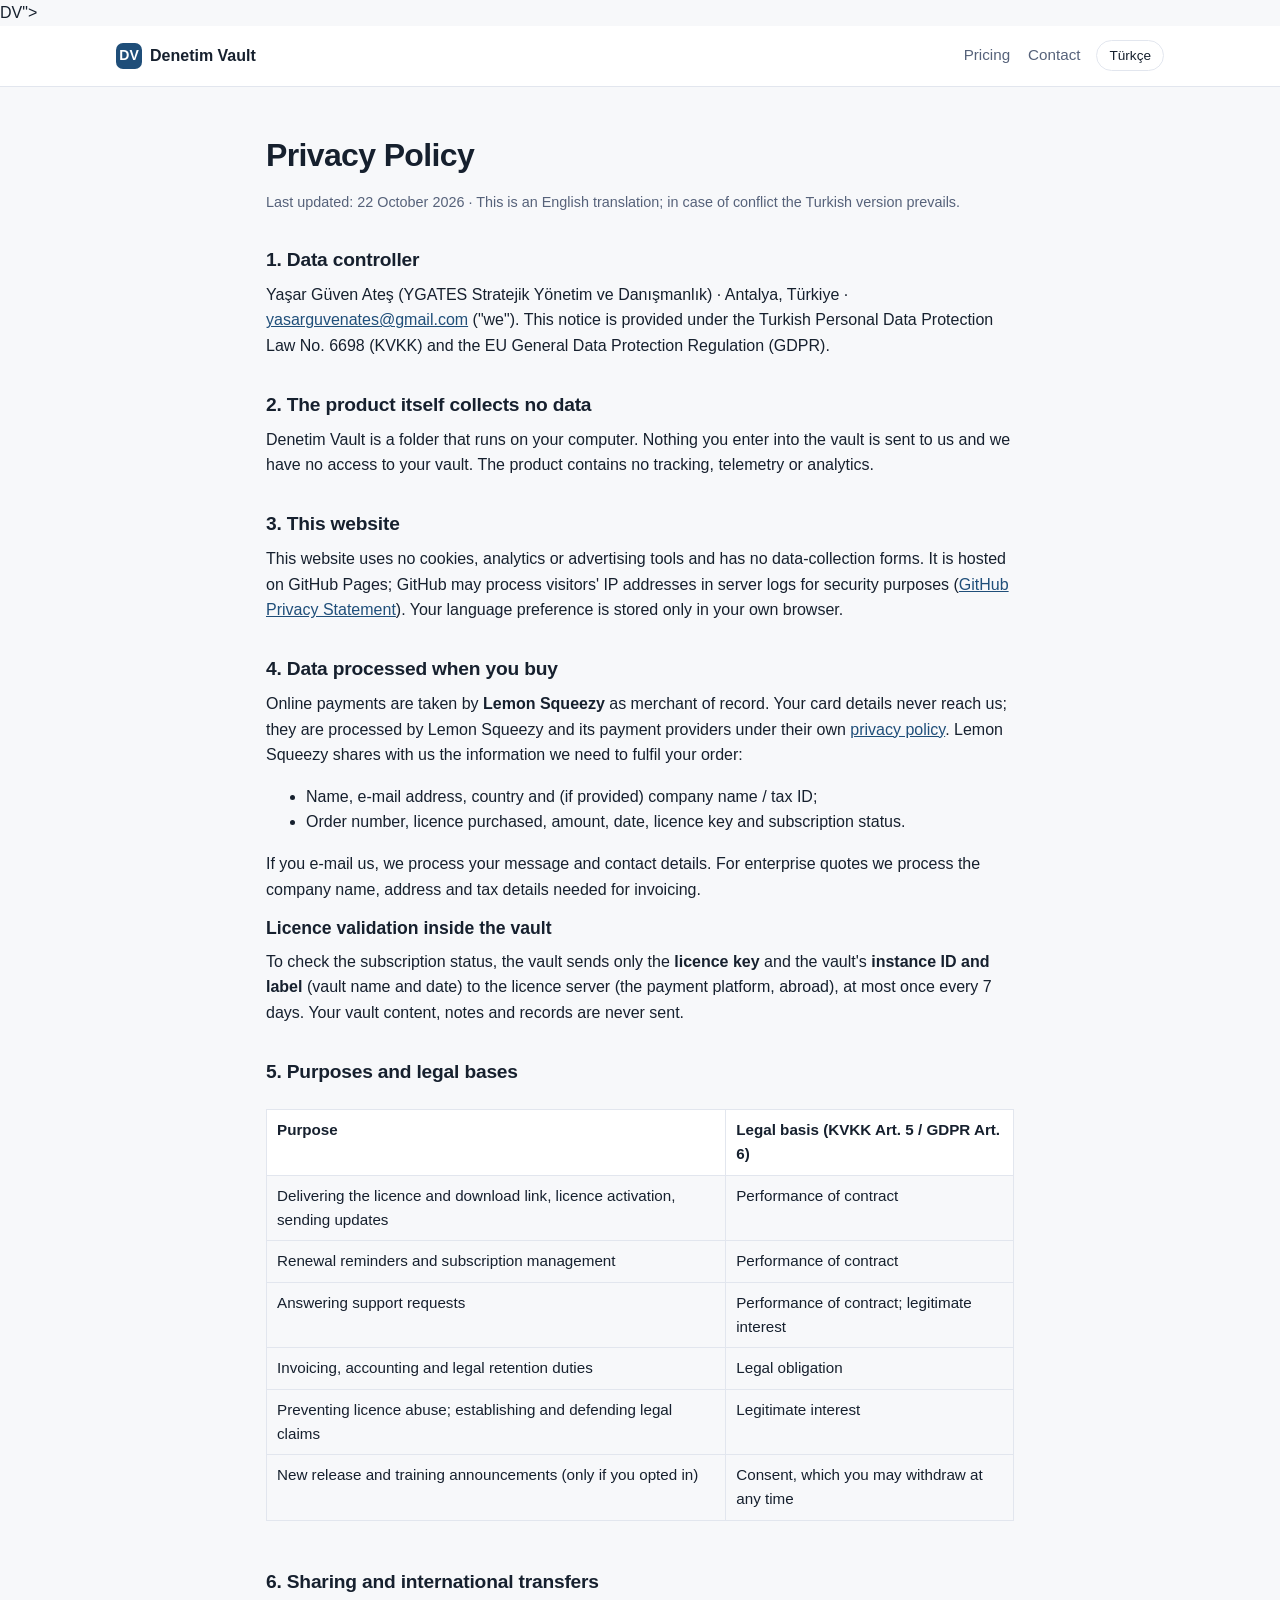
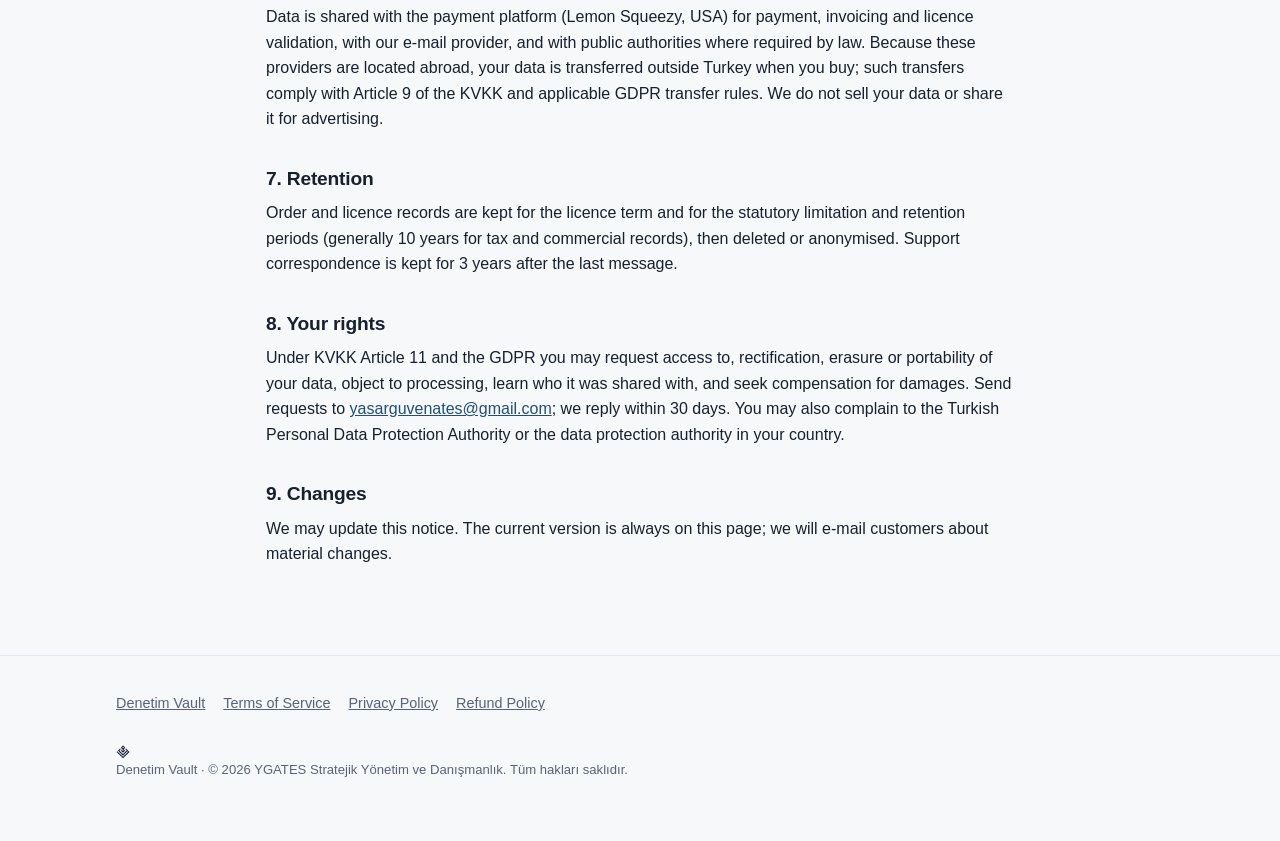
==== gizlilik.html @ 51b78463 "Lansman fiyatı kaldırıldı, lisans kilidi açıklaması, tek tıkla yeni denetim Co-Authored-By: Claude O" ====
<!doctype html>
<html lang="tr" data-lang="tr">
<head>
<meta charset="utf-8">
<meta name="viewport" content="width=device-width, initial-scale=1">
<title>Gizlilik ve KVKK — Denetim Vault</title>
<link rel="icon" href="favicon.svg" type="image/svg+xml">
<link rel="apple-touch-icon" href="ikon-180.png"><rect width='32' height='32' rx='8' fill='%231f4e79'/><text x='16' y='22' font-size='16' text-anchor='middle' fill='white' font-family='Arial' font-weight='bold'>DV</text></svg>">
<link rel="stylesheet" href="style.css">
<script src="site.js"></script>
</head>
<body data-yga-urun="Denetim Vault">
<header class="top">
  <div class="wrap">
    <a class="logo" href="index.html"><span class="logo-mark">DV</span> Denetim Vault</a>
    <nav class="links">
      <a href="index.html#fiyatlar"><span class="tr">Fiyatlar</span><span class="en">Pricing</span></a>
      <a href="index.html#iletisim"><span class="tr">İletişim</span><span class="en">Contact</span></a>
    </nav>
    <button class="lang-btn" type="button">English</button>
  </div>
</header>

<main class="doc">

<div class="tr">
<h1>Gizlilik Politikası ve KVKK Aydınlatma Metni</h1>
<p class="meta">Son güncelleme: 22.10.2026</p>

<h2>1. Veri sorumlusu</h2>
<p>Yaşar Güven Ateş (YGATES Stratejik Yönetim ve Danışmanlık) · Antalya, Türkiye · <a href="mailto:yasarguvenates@gmail.com">yasarguvenates@gmail.com</a> ("biz"). Bu metin, 6698 sayılı Kişisel Verilerin Korunması Kanunu (KVKK) m.10 ve AB Genel Veri Koruma Tüzüğü (GDPR) kapsamında bilgilendirme amacıyla hazırlanmıştır.</p>

<h2>2. Ürünün kendisi veri toplamaz</h2>
<p>Denetim Vault bilgisayarınızda çalışan bir klasördür. Vault'a girdiğiniz hiçbir veri bize gönderilmez; vault'unuza erişimimiz yoktur. Üründe izleme, telemetri veya analitik bulunmaz.</p>

<h2>3. Bu web sitesi</h2>
<p>Bu site çerez, analitik veya reklam aracı kullanmaz ve form ile veri toplamaz. Site GitHub Pages üzerinde barındırılır; GitHub, güvenlik amacıyla ziyaretçilerin IP adresini sunucu kayıtlarında işleyebilir (<a href="https://docs.github.com/en/site-policy/privacy-policies/github-general-privacy-statement" rel="noopener">GitHub Gizlilik Bildirimi</a>). Dil tercihiniz yalnızca kendi tarayıcınızda saklanır.</p>

<h2>4. Satın alma sırasında işlenen veriler</h2>
<p>Online ödemeler, satıcı-of-record sıfatıyla <strong>Lemon Squeezy</strong> tarafından alınır. Kart bilgileriniz bize ulaşmaz; ödeme platformu ve ödeme kuruluşları tarafından kendi <a href="https://www.lemonsqueezy.com/privacy" rel="noopener">gizlilik politikasına</a> göre işlenir. Lemon Squeezy bize siparişi teslim etmemiz için gereken bilgileri iletir:</p>
<ul>
<li>Ad soyad, e-posta adresi, ülke ve (varsa) şirket adı / vergi numarası,</li>
<li>Sipariş numarası, satın alınan lisans, tutar, tarih, lisans anahtarı ve abonelik durumu.</li>
</ul>
<p>Bize e-posta ile yazarsanız, yazışmanın içeriği ve iletişim bilgileriniz de işlenir. Kurumsal teklif sürecinde fatura için gereken unvan, adres ve vergi bilgileri işlenir.</p>

<h3>Vault içindeki lisans doğrulaması</h3>
<p>Vault, abonelik ve lisans durumunu doğrularken lisans sunucusuna (ödeme platformu, yurt dışı) yalnızca <strong>lisans anahtarını</strong> ve vault'a ait <strong>örnek (instance) kimliğini ve etiketini</strong> (vault adı ve tarih) gönderir. Doğrulama en fazla 7 günde bir yapılır. Vault içeriğiniz, notlarınız ve kayıtlarınız hiçbir yere gönderilmez.</p>

<h2>5. İşleme amaçları ve hukuki sebepler</h2>
<div class="table-scroll"><table>
<tr><th>Amaç</th><th>Hukuki sebep (KVKK m.5 / GDPR m.6)</th></tr>
<tr><td>Lisansın ve indirme bağlantısının teslimi, lisans ve abonelik doğrulaması, güncellemelerin iletilmesi</td><td>Sözleşmenin kurulması ve ifası</td></tr>
<tr><td>Yenileme hatırlatması ve abonelik yönetimi</td><td>Sözleşmenin ifası</td></tr>
<tr><td>Destek taleplerinin yanıtlanması</td><td>Sözleşmenin ifası; meşru menfaat</td></tr>
<tr><td>Fatura, muhasebe ve yasal saklama yükümlülükleri</td><td>Hukuki yükümlülük</td></tr>
<tr><td>Lisans ihlallerinin önlenmesi, hukuki taleplerin kurulması ve savunulması</td><td>Meşru menfaat; bir hakkın tesisi ve korunması</td></tr>
<tr><td>Yeni sürüm ve eğitim duyuruları (yalnızca onay verdiyseniz)</td><td>Açık rıza; dilediğiniz an geri alabilirsiniz</td></tr>
</table></div>

<h2>6. Aktarım</h2>
<p>Veriler; ödeme, faturalama ve lisans doğrulaması için ödeme platformu (Lemon Squeezy, ABD) ile, e-posta hizmeti sağlayıcımızla ve yasal zorunluluk halinde yetkili kamu kurumlarıyla paylaşılır. Ödeme platformu ve e-posta hizmeti yurt dışında bulunduğundan, satın alma sırasında verileriniz yurt dışına aktarılır; bu aktarım KVKK m.9'daki şartlara uygun olarak yapılır. Verilerinizi satmayız ve reklam amacıyla paylaşmayız.</p>

<h2>7. Saklama süresi</h2>
<p>Sipariş ve lisans kayıtları lisans süresi boyunca ve ilgili mevzuattaki zamanaşımı ve saklama süreleri boyunca (vergi ve ticari kayıtlar için genellikle 10 yıl) saklanır; süre sonunda silinir veya anonim hale getirilir. Destek yazışmaları son yazışmadan itibaren 3 yıl saklanır.</p>

<h2>8. Haklarınız</h2>
<p>KVKK m.11 ve GDPR kapsamında; verilerinizin işlenip işlenmediğini öğrenme, bilgi talep etme, düzeltme, silme, işlemeye itiraz etme, aktarıldığı tarafları öğrenme, veri taşınabilirliği ve zararın giderilmesini talep etme haklarına sahipsiniz. Taleplerinizi <a href="mailto:yasarguvenates@gmail.com">yasarguvenates@gmail.com</a> adresine iletebilirsiniz; en geç 30 gün içinde yanıtlanır. Kişisel Verileri Koruma Kurulu'na veya bulunduğunuz ülkenin veri koruma otoritesine şikâyet hakkınız saklıdır.</p>

<h2>9. Değişiklikler</h2>
<p>Bu metin güncellenebilir. Güncel sürüm her zaman bu sayfadadır; önemli değişiklikleri müşterilerimize e-posta ile bildiririz.</p>
</div>

<div class="en">
<h1>Privacy Policy</h1>
<p class="meta">Last updated: 22 October 2026 · This is an English translation; in case of conflict the Turkish version prevails.</p>

<h2>1. Data controller</h2>
<p>Yaşar Güven Ateş (YGATES Stratejik Yönetim ve Danışmanlık) · Antalya, Türkiye · <a href="mailto:yasarguvenates@gmail.com">yasarguvenates@gmail.com</a> ("we"). This notice is provided under the Turkish Personal Data Protection Law No. 6698 (KVKK) and the EU General Data Protection Regulation (GDPR).</p>

<h2>2. The product itself collects no data</h2>
<p>Denetim Vault is a folder that runs on your computer. Nothing you enter into the vault is sent to us and we have no access to your vault. The product contains no tracking, telemetry or analytics.</p>

<h2>3. This website</h2>
<p>This website uses no cookies, analytics or advertising tools and has no data-collection forms. It is hosted on GitHub Pages; GitHub may process visitors' IP addresses in server logs for security purposes (<a href="https://docs.github.com/en/site-policy/privacy-policies/github-general-privacy-statement" rel="noopener">GitHub Privacy Statement</a>). Your language preference is stored only in your own browser.</p>

<h2>4. Data processed when you buy</h2>
<p>Online payments are taken by <strong>Lemon Squeezy</strong> as merchant of record. Your card details never reach us; they are processed by Lemon Squeezy and its payment providers under their own <a href="https://www.lemonsqueezy.com/privacy" rel="noopener">privacy policy</a>. Lemon Squeezy shares with us the information we need to fulfil your order:</p>
<ul>
<li>Name, e-mail address, country and (if provided) company name / tax ID;</li>
<li>Order number, licence purchased, amount, date, licence key and subscription status.</li>
</ul>
<p>If you e-mail us, we process your message and contact details. For enterprise quotes we process the company name, address and tax details needed for invoicing.</p>

<h3>Licence validation inside the vault</h3>
<p>To check the subscription status, the vault sends only the <strong>licence key</strong> and the vault's <strong>instance ID and label</strong> (vault name and date) to the licence server (the payment platform, abroad), at most once every 7 days. Your vault content, notes and records are never sent.</p>

<h2>5. Purposes and legal bases</h2>
<div class="table-scroll"><table>
<tr><th>Purpose</th><th>Legal basis (KVKK Art. 5 / GDPR Art. 6)</th></tr>
<tr><td>Delivering the licence and download link, licence activation, sending updates</td><td>Performance of contract</td></tr>
<tr><td>Renewal reminders and subscription management</td><td>Performance of contract</td></tr>
<tr><td>Answering support requests</td><td>Performance of contract; legitimate interest</td></tr>
<tr><td>Invoicing, accounting and legal retention duties</td><td>Legal obligation</td></tr>
<tr><td>Preventing licence abuse; establishing and defending legal claims</td><td>Legitimate interest</td></tr>
<tr><td>New release and training announcements (only if you opted in)</td><td>Consent, which you may withdraw at any time</td></tr>
</table></div>

<h2>6. Sharing and international transfers</h2>
<p>Data is shared with the payment platform (Lemon Squeezy, USA) for payment, invoicing and licence validation, with our e-mail provider, and with public authorities where required by law. Because these providers are located abroad, your data is transferred outside Turkey when you buy; such transfers comply with Article 9 of the KVKK and applicable GDPR transfer rules. We do not sell your data or share it for advertising.</p>

<h2>7. Retention</h2>
<p>Order and licence records are kept for the licence term and for the statutory limitation and retention periods (generally 10 years for tax and commercial records), then deleted or anonymised. Support correspondence is kept for 3 years after the last message.</p>

<h2>8. Your rights</h2>
<p>Under KVKK Article 11 and the GDPR you may request access to, rectification, erasure or portability of your data, object to processing, learn who it was shared with, and seek compensation for damages. Send requests to <a href="mailto:yasarguvenates@gmail.com">yasarguvenates@gmail.com</a>; we reply within 30 days. You may also complain to the Turkish Personal Data Protection Authority or the data protection authority in your country.</p>

<h2>9. Changes</h2>
<p>We may update this notice. The current version is always on this page; we will e-mail customers about material changes.</p>
</div>

</main>

<footer>
  <div class="wrap">
    <ul style="display:flex;flex-wrap:wrap;gap:18px">
      <li><a href="index.html">Denetim Vault</a></li>
      <li><a href="kosullar.html"><span class="tr">Kullanım Koşulları</span><span class="en">Terms of Service</span></a></li>
      <li><a href="gizlilik.html"><span class="tr">Gizlilik ve KVKK</span><span class="en">Privacy Policy</span></a></li>
      <li><a href="iade.html"><span class="tr">İade Politikası</span><span class="en">Refund Policy</span></a></li>
    </ul>
    <p class="disclaimer"><img src="favicon.svg" alt="YGATES" width="14" height="14" style="vertical-align:-2px;margin-right:4px"><span data-yga-telif>© 2026 YGATES Stratejik Yönetim ve Danışmanlık. Tüm hakları saklıdır.</span></p>
  </div>
</footer>
<script src="marka.js" defer></script>
</body>
</html>
---- style.css ----
:root {
  --bg: #f7f8fa;
  --surface: #ffffff;
  --ink: #16202e;
  --muted: #56627a;
  --line: #e2e6ee;
  --brand: #1f4e79;
  --brand-ink: #ffffff;
  --accent: #0f8b7d;
  --accent-soft: #e3f4f1;
  --warn-soft: #fff5e0;
  --shadow: 0 1px 2px rgba(16, 24, 40, .06), 0 8px 24px rgba(16, 24, 40, .06);
  --radius: 14px;
  --max: 1080px;
}
@media (prefers-color-scheme: dark) {
  :root {
    --bg: #0e141c;
    --surface: #151d28;
    --ink: #e8edf4;
    --muted: #9aa7ba;
    --line: #253244;
    --brand: #5b9bd5;
    --brand-ink: #0b1118;
    --accent: #3cc2b0;
    --accent-soft: #12302d;
    --warn-soft: #2e2614;
    --shadow: 0 1px 2px rgba(0, 0, 0, .3), 0 8px 24px rgba(0, 0, 0, .25);
  }
}

* { box-sizing: border-box; }
html { scroll-behavior: smooth; }
body {
  margin: 0;
  background: var(--bg);
  color: var(--ink);
  font: 16px/1.6 -apple-system, BlinkMacSystemFont, "Segoe UI", Roboto, "Helvetica Neue", Arial, sans-serif;
  -webkit-font-smoothing: antialiased;
}
img { max-width: 100%; height: auto; display: block; }
a { color: var(--brand); }
h1, h2, h3 { line-height: 1.25; margin: 0 0 .5em; }
h1 { font-size: clamp(1.9rem, 4.5vw, 2.9rem); letter-spacing: -.02em; }
h2 { font-size: clamp(1.4rem, 3vw, 1.9rem); letter-spacing: -.01em; }
h3 { font-size: 1.1rem; }
p { margin: 0 0 1em; }

/* Dil: yalnız seçili dil görünür */
html[data-lang="tr"] .en, html[data-lang="en"] .tr { display: none !important; }

.wrap { max-width: var(--max); margin: 0 auto; padding: 0 16px; }

/* Üst çubuk */
header.top {
  position: sticky; top: 0; z-index: 10;
  background: color-mix(in srgb, var(--surface) 92%, transparent);
  backdrop-filter: saturate(1.4) blur(8px);
  border-bottom: 1px solid var(--line);
}
header.top .wrap { display: flex; align-items: center; gap: 16px; height: 60px; }
.logo { font-weight: 700; color: var(--ink); text-decoration: none; display: flex; align-items: center; gap: 8px; white-space: nowrap; }
.logo-mark { width: 26px; height: 26px; border-radius: 7px; background: var(--brand); color: var(--brand-ink); display: grid; place-items: center; font-size: 14px; }
nav.links { display: flex; gap: 18px; margin-left: auto; }
nav.links a { color: var(--muted); text-decoration: none; font-size: .95rem; }
nav.links a:hover { color: var(--ink); }
.lang-btn {
  border: 1px solid var(--line); background: var(--surface); color: var(--ink);
  border-radius: 999px; padding: 4px 12px; font: inherit; font-size: .85rem; cursor: pointer;
}
@media (max-width: 720px) { nav.links { display: none; } .lang-btn { margin-left: auto; } }

/* Bölümler */
section { padding: 64px 0; }
section.alt { background: var(--surface); border-block: 1px solid var(--line); }
.eyebrow { color: var(--accent); font-weight: 600; font-size: .85rem; text-transform: uppercase; letter-spacing: .06em; margin-bottom: .5em; }
.lead { font-size: 1.15rem; color: var(--muted); max-width: 680px; }

.hero { padding: 72px 0 48px; }
.hero-grid { display: grid; grid-template-columns: 1.05fr 1fr; gap: 40px; align-items: center; }
@media (max-width: 900px) { .hero-grid { grid-template-columns: 1fr; } }
.hero-shot { border-radius: var(--radius); overflow: hidden; box-shadow: var(--shadow); border: 1px solid var(--line); }
.badges { display: flex; flex-wrap: wrap; gap: 8px; margin: 18px 0 26px; }
.badge { background: var(--accent-soft); color: var(--accent); border-radius: 999px; padding: 4px 12px; font-size: .85rem; font-weight: 600; }

.btn {
  display: inline-block; text-decoration: none; font-weight: 600;
  padding: 12px 22px; border-radius: 10px; border: 1px solid transparent; cursor: pointer;
}
.btn-primary { background: var(--brand); color: var(--brand-ink); }
.btn-primary:hover { filter: brightness(1.08); }
.btn-ghost { border-color: var(--line); color: var(--ink); background: var(--surface); }
.cta-row { display: flex; flex-wrap: wrap; gap: 12px; }

.grid-3 { display: grid; grid-template-columns: repeat(3, 1fr); gap: 20px; }
.grid-2 { display: grid; grid-template-columns: repeat(2, 1fr); gap: 20px; }
@media (max-width: 900px) { .grid-3 { grid-template-columns: 1fr; } }
@media (max-width: 720px) { .grid-2 { grid-template-columns: 1fr; } }
.card { background: var(--surface); border: 1px solid var(--line); border-radius: var(--radius); padding: 22px; }
.card p:last-child { margin-bottom: 0; }
.card .muted, .muted { color: var(--muted); }

ul.check { list-style: none; padding: 0; margin: 0; display: grid; grid-template-columns: repeat(2, 1fr); gap: 10px 28px; }
@media (max-width: 720px) { ul.check { grid-template-columns: 1fr; } }
ul.check li { padding-left: 28px; position: relative; }
ul.check li::before { content: "✓"; position: absolute; left: 0; top: 0; color: var(--accent); font-weight: 700; }

.shots { display: grid; grid-template-columns: repeat(2, 1fr); gap: 20px; }
@media (max-width: 720px) { .shots { grid-template-columns: 1fr; } }
figure { margin: 0; }
figure img { border-radius: 10px; border: 1px solid var(--line); }
figcaption { color: var(--muted); font-size: .9rem; margin-top: 8px; }

ol.steps { counter-reset: s; list-style: none; padding: 0; margin: 0; display: grid; grid-template-columns: repeat(4, 1fr); gap: 16px; }
@media (max-width: 900px) { ol.steps { grid-template-columns: 1fr 1fr; } }
@media (max-width: 520px) { ol.steps { grid-template-columns: 1fr; } }
ol.steps li { counter-increment: s; background: var(--surface); border: 1px solid var(--line); border-radius: var(--radius); padding: 18px; }
ol.steps li::before { content: counter(s); display: grid; place-items: center; width: 30px; height: 30px; border-radius: 50%; background: var(--brand); color: var(--brand-ink); font-weight: 700; margin-bottom: 10px; }

/* Fiyatlar */
.pricing { display: grid; grid-template-columns: repeat(3, 1fr); gap: 20px; align-items: stretch; }
@media (max-width: 900px) { .pricing { grid-template-columns: 1fr; } }
.plan { display: flex; flex-direction: column; background: var(--surface); border: 1px solid var(--line); border-radius: var(--radius); padding: 26px; }
.plan.featured { border: 2px solid var(--brand); box-shadow: var(--shadow); }
.plan h3 { font-size: 1.25rem; }
.plan .who { color: var(--muted); font-size: .95rem; min-height: 3em; }
.price { font-size: 2.3rem; font-weight: 750; letter-spacing: -.02em; margin: 6px 0 0; }
.price small { font-size: 1rem; font-weight: 500; color: var(--muted); }
.renew { color: var(--muted); font-size: .9rem; margin-bottom: 16px; }
.launch { display: inline-block; background: var(--warn-soft); border-radius: 6px; padding: 2px 8px; font-size: .8rem; font-weight: 600; margin-bottom: 6px; }
.plan ul { padding-left: 18px; margin: 0 0 20px; flex: 1; }
.plan li { margin-bottom: 6px; }
.plan .btn { text-align: center; }
.fineprint { color: var(--muted); font-size: .9rem; margin-top: 18px; }

details.faq { background: var(--surface); border: 1px solid var(--line); border-radius: 10px; padding: 14px 18px; margin-bottom: 10px; }
details.faq summary { cursor: pointer; font-weight: 600; }
details.faq p { margin: 10px 0 0; color: var(--muted); }

/* Yasal sayfalar */
.doc { max-width: 780px; padding: 48px 16px 72px; margin: 0 auto; }
.doc h1 { font-size: 2rem; }
.doc h2 { font-size: 1.2rem; margin-top: 1.8em; }
.doc .meta { color: var(--muted); font-size: .9rem; margin-bottom: 2em; }
.doc table { width: 100%; border-collapse: collapse; margin: 1em 0; font-size: .95rem; }
.doc th, .doc td { border: 1px solid var(--line); padding: 8px 10px; text-align: left; vertical-align: top; }
.doc th { background: var(--surface); }
.table-scroll { overflow-x: auto; }

footer { border-top: 1px solid var(--line); padding: 36px 0 48px; color: var(--muted); font-size: .9rem; }
footer .cols { display: grid; grid-template-columns: 1.4fr 1fr 1fr; gap: 24px; }
@media (max-width: 720px) { footer .cols { grid-template-columns: 1fr; } }
footer a { color: var(--muted); }
footer ul { list-style: none; padding: 0; margin: 0; }
footer li { margin-bottom: 6px; }
footer .disclaimer { margin-top: 24px; font-size: .82rem; }
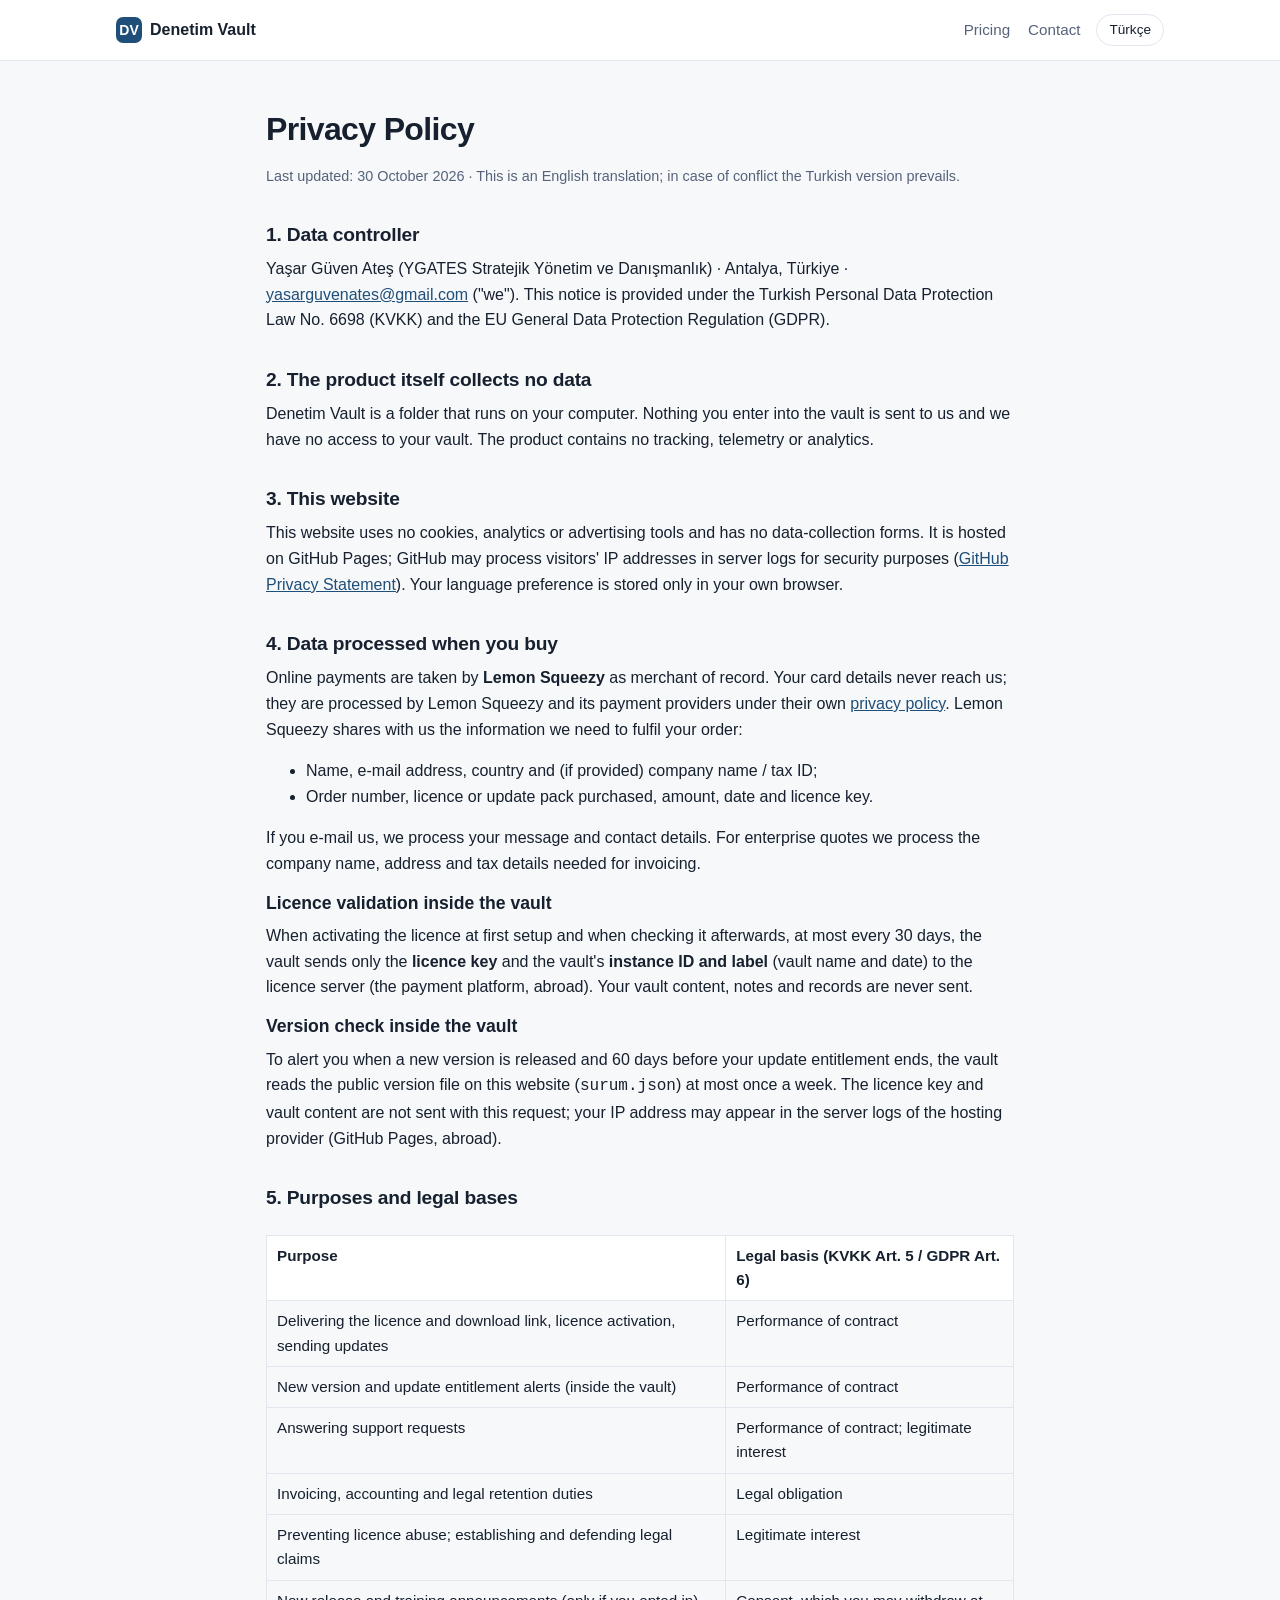
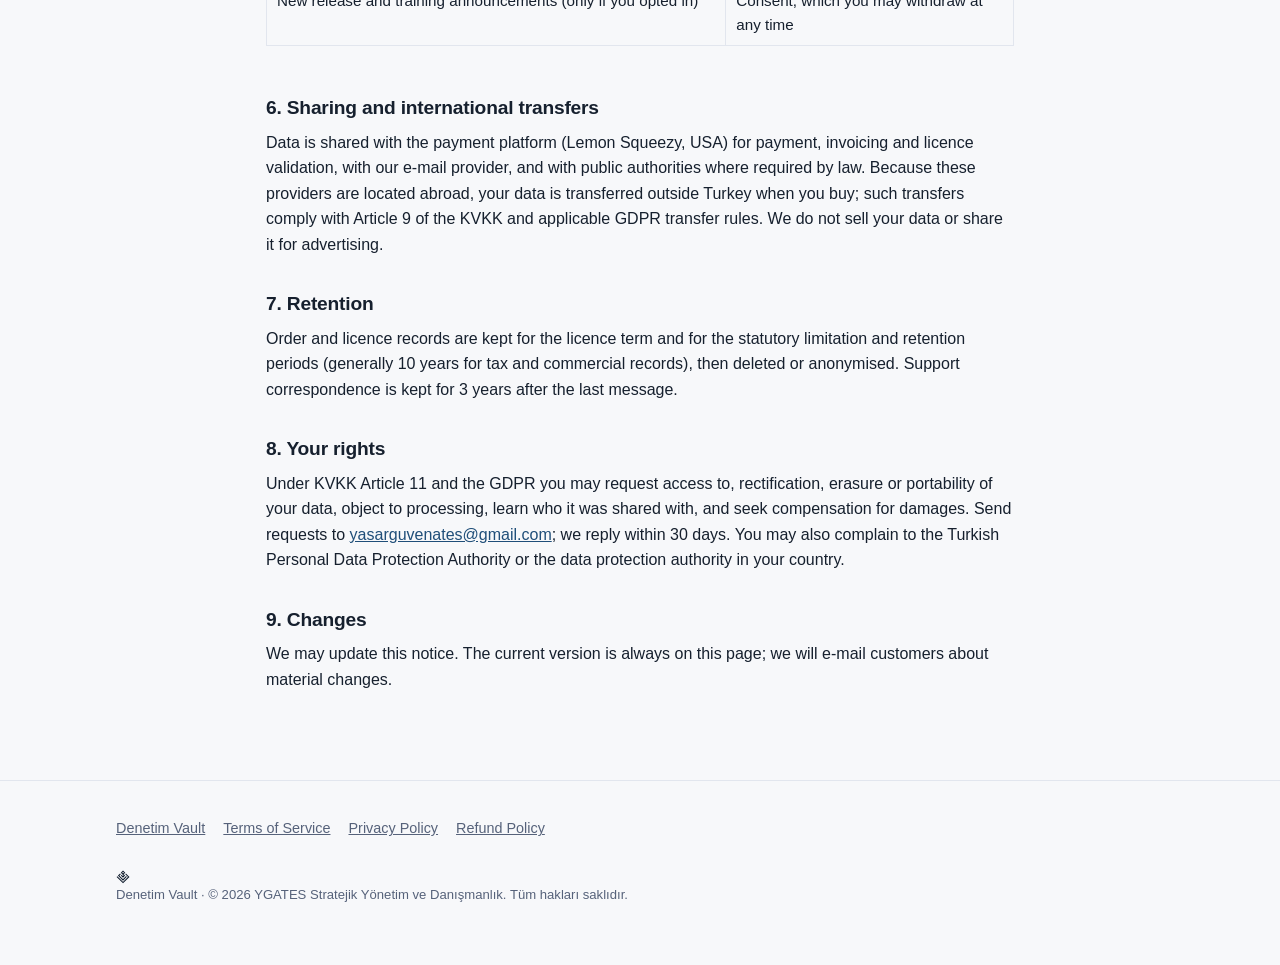
==== commit 01157b93: "Tek seferlik satış modeli: yeni fiyatlar, güncelleme paketi, eğitim 1.500 $, koşullar ve iade metinl" ====
--- a/gizlilik.html
+++ b/gizlilik.html
@@ -5,7 +5,7 @@
 <meta name="viewport" content="width=device-width, initial-scale=1">
 <title>Gizlilik ve KVKK — Denetim Vault</title>
 <link rel="icon" href="favicon.svg" type="image/svg+xml">
-<link rel="apple-touch-icon" href="ikon-180.png"><rect width='32' height='32' rx='8' fill='%231f4e79'/><text x='16' y='22' font-size='16' text-anchor='middle' fill='white' font-family='Arial' font-weight='bold'>DV</text></svg>">
+<link rel="apple-touch-icon" href="ikon-180.png">
 <link rel="stylesheet" href="style.css">
 <script src="site.js"></script>
 </head>
@@ -25,7 +25,7 @@
 
 <div class="tr">
 <h1>Gizlilik Politikası ve KVKK Aydınlatma Metni</h1>
-<p class="meta">Son güncelleme: 22.10.2026</p>
+<p class="meta">Son güncelleme: 30.10.2026</p>
 
 <h2>1. Veri sorumlusu</h2>
 <p>Yaşar Güven Ateş (YGATES Stratejik Yönetim ve Danışmanlık) · Antalya, Türkiye · <a href="mailto:yasarguvenates@gmail.com">yasarguvenates@gmail.com</a> ("biz"). Bu metin, 6698 sayılı Kişisel Verilerin Korunması Kanunu (KVKK) m.10 ve AB Genel Veri Koruma Tüzüğü (GDPR) kapsamında bilgilendirme amacıyla hazırlanmıştır.</p>
@@ -40,18 +40,21 @@
 <p>Online ödemeler, satıcı-of-record sıfatıyla <strong>Lemon Squeezy</strong> tarafından alınır. Kart bilgileriniz bize ulaşmaz; ödeme platformu ve ödeme kuruluşları tarafından kendi <a href="https://www.lemonsqueezy.com/privacy" rel="noopener">gizlilik politikasına</a> göre işlenir. Lemon Squeezy bize siparişi teslim etmemiz için gereken bilgileri iletir:</p>
 <ul>
 <li>Ad soyad, e-posta adresi, ülke ve (varsa) şirket adı / vergi numarası,</li>
-<li>Sipariş numarası, satın alınan lisans, tutar, tarih, lisans anahtarı ve abonelik durumu.</li>
+<li>Sipariş numarası, satın alınan lisans veya güncelleme paketi, tutar, tarih ve lisans anahtarı.</li>
 </ul>
 <p>Bize e-posta ile yazarsanız, yazışmanın içeriği ve iletişim bilgileriniz de işlenir. Kurumsal teklif sürecinde fatura için gereken unvan, adres ve vergi bilgileri işlenir.</p>
 
 <h3>Vault içindeki lisans doğrulaması</h3>
-<p>Vault, abonelik ve lisans durumunu doğrularken lisans sunucusuna (ödeme platformu, yurt dışı) yalnızca <strong>lisans anahtarını</strong> ve vault'a ait <strong>örnek (instance) kimliğini ve etiketini</strong> (vault adı ve tarih) gönderir. Doğrulama en fazla 7 günde bir yapılır. Vault içeriğiniz, notlarınız ve kayıtlarınız hiçbir yere gönderilmez.</p>
+<p>Vault, lisansı ilk kurulumda etkinleştirirken ve sonra en fazla 30 günde bir doğrularken lisans sunucusuna (ödeme platformu, yurt dışı) yalnızca <strong>lisans anahtarını</strong> ve vault'a ait <strong>örnek (instance) kimliğini ve etiketini</strong> (vault adı ve tarih) gönderir. Vault içeriğiniz, notlarınız ve kayıtlarınız hiçbir yere gönderilmez.</p>
+
+<h3>Vault içindeki sürüm kontrolü</h3>
+<p>Vault, yeni sürüm çıkınca ve güncelleme hakkınızın bitmesine 60 gün kala sizi uyarmak için haftada en fazla bir kez bu sitedeki herkese açık sürüm dosyasını (<code>surum.json</code>) okur. Bu istekte lisans anahtarı ve vault içeriği gönderilmez; IP adresiniz barındırma sağlayıcısının (GitHub Pages, yurt dışı) sunucu kayıtlarında görünebilir.</p>
 
 <h2>5. İşleme amaçları ve hukuki sebepler</h2>
 <div class="table-scroll"><table>
 <tr><th>Amaç</th><th>Hukuki sebep (KVKK m.5 / GDPR m.6)</th></tr>
-<tr><td>Lisansın ve indirme bağlantısının teslimi, lisans ve abonelik doğrulaması, güncellemelerin iletilmesi</td><td>Sözleşmenin kurulması ve ifası</td></tr>
-<tr><td>Yenileme hatırlatması ve abonelik yönetimi</td><td>Sözleşmenin ifası</td></tr>
+<tr><td>Lisansın ve indirme bağlantısının teslimi, lisans doğrulaması, güncellemelerin iletilmesi</td><td>Sözleşmenin kurulması ve ifası</td></tr>
+<tr><td>Yeni sürüm ve güncelleme hakkı uyarıları (vault içinde)</td><td>Sözleşmenin ifası</td></tr>
 <tr><td>Destek taleplerinin yanıtlanması</td><td>Sözleşmenin ifası; meşru menfaat</td></tr>
 <tr><td>Fatura, muhasebe ve yasal saklama yükümlülükleri</td><td>Hukuki yükümlülük</td></tr>
 <tr><td>Lisans ihlallerinin önlenmesi, hukuki taleplerin kurulması ve savunulması</td><td>Meşru menfaat; bir hakkın tesisi ve korunması</td></tr>
@@ -73,7 +76,7 @@
 
 <div class="en">
 <h1>Privacy Policy</h1>
-<p class="meta">Last updated: 22 October 2026 · This is an English translation; in case of conflict the Turkish version prevails.</p>
+<p class="meta">Last updated: 30 October 2026 · This is an English translation; in case of conflict the Turkish version prevails.</p>
 
 <h2>1. Data controller</h2>
 <p>Yaşar Güven Ateş (YGATES Stratejik Yönetim ve Danışmanlık) · Antalya, Türkiye · <a href="mailto:yasarguvenates@gmail.com">yasarguvenates@gmail.com</a> ("we"). This notice is provided under the Turkish Personal Data Protection Law No. 6698 (KVKK) and the EU General Data Protection Regulation (GDPR).</p>
@@ -88,18 +91,21 @@
 <p>Online payments are taken by <strong>Lemon Squeezy</strong> as merchant of record. Your card details never reach us; they are processed by Lemon Squeezy and its payment providers under their own <a href="https://www.lemonsqueezy.com/privacy" rel="noopener">privacy policy</a>. Lemon Squeezy shares with us the information we need to fulfil your order:</p>
 <ul>
 <li>Name, e-mail address, country and (if provided) company name / tax ID;</li>
-<li>Order number, licence purchased, amount, date, licence key and subscription status.</li>
+<li>Order number, licence or update pack purchased, amount, date and licence key.</li>
 </ul>
 <p>If you e-mail us, we process your message and contact details. For enterprise quotes we process the company name, address and tax details needed for invoicing.</p>
 
 <h3>Licence validation inside the vault</h3>
-<p>To check the subscription status, the vault sends only the <strong>licence key</strong> and the vault's <strong>instance ID and label</strong> (vault name and date) to the licence server (the payment platform, abroad), at most once every 7 days. Your vault content, notes and records are never sent.</p>
+<p>When activating the licence at first setup and when checking it afterwards, at most every 30 days, the vault sends only the <strong>licence key</strong> and the vault's <strong>instance ID and label</strong> (vault name and date) to the licence server (the payment platform, abroad). Your vault content, notes and records are never sent.</p>
+
+<h3>Version check inside the vault</h3>
+<p>To alert you when a new version is released and 60 days before your update entitlement ends, the vault reads the public version file on this website (<code>surum.json</code>) at most once a week. The licence key and vault content are not sent with this request; your IP address may appear in the server logs of the hosting provider (GitHub Pages, abroad).</p>
 
 <h2>5. Purposes and legal bases</h2>
 <div class="table-scroll"><table>
 <tr><th>Purpose</th><th>Legal basis (KVKK Art. 5 / GDPR Art. 6)</th></tr>
 <tr><td>Delivering the licence and download link, licence activation, sending updates</td><td>Performance of contract</td></tr>
-<tr><td>Renewal reminders and subscription management</td><td>Performance of contract</td></tr>
+<tr><td>New version and update entitlement alerts (inside the vault)</td><td>Performance of contract</td></tr>
 <tr><td>Answering support requests</td><td>Performance of contract; legitimate interest</td></tr>
 <tr><td>Invoicing, accounting and legal retention duties</td><td>Legal obligation</td></tr>
 <tr><td>Preventing licence abuse; establishing and defending legal claims</td><td>Legitimate interest</td></tr>
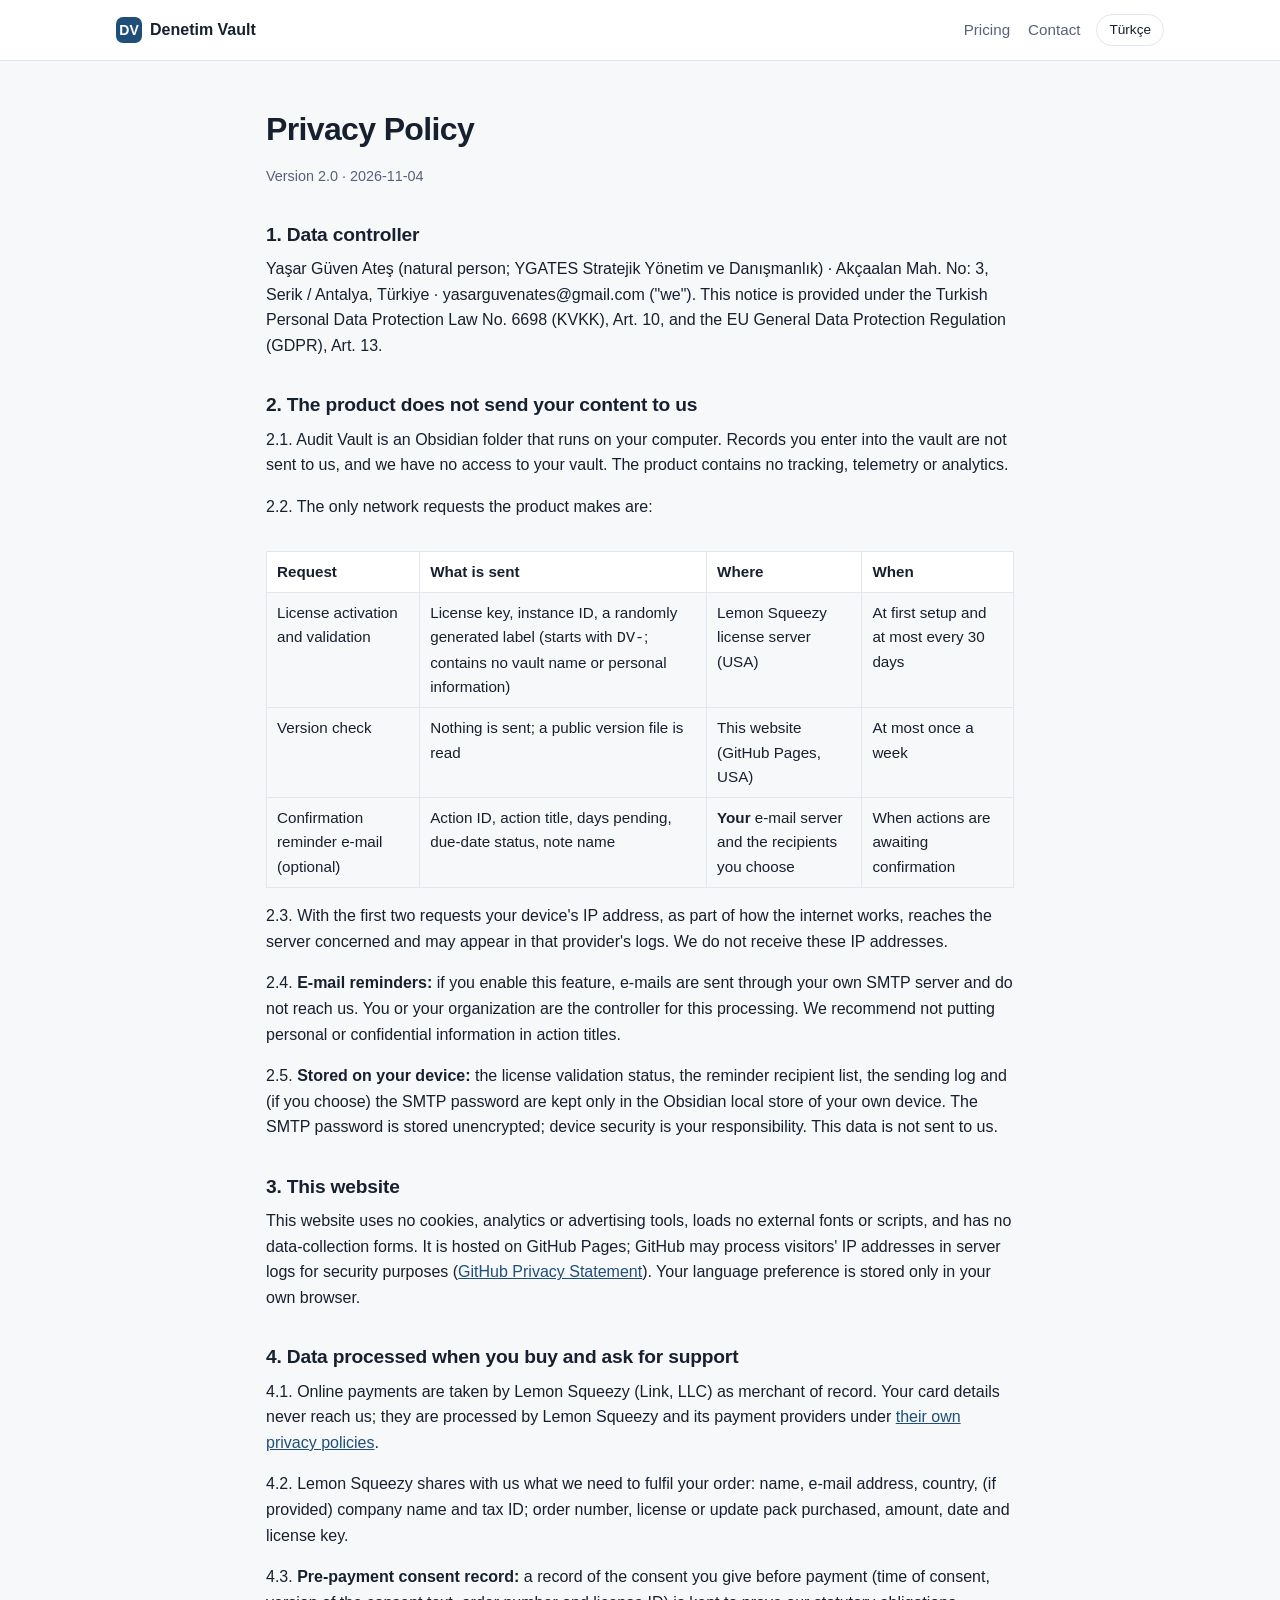
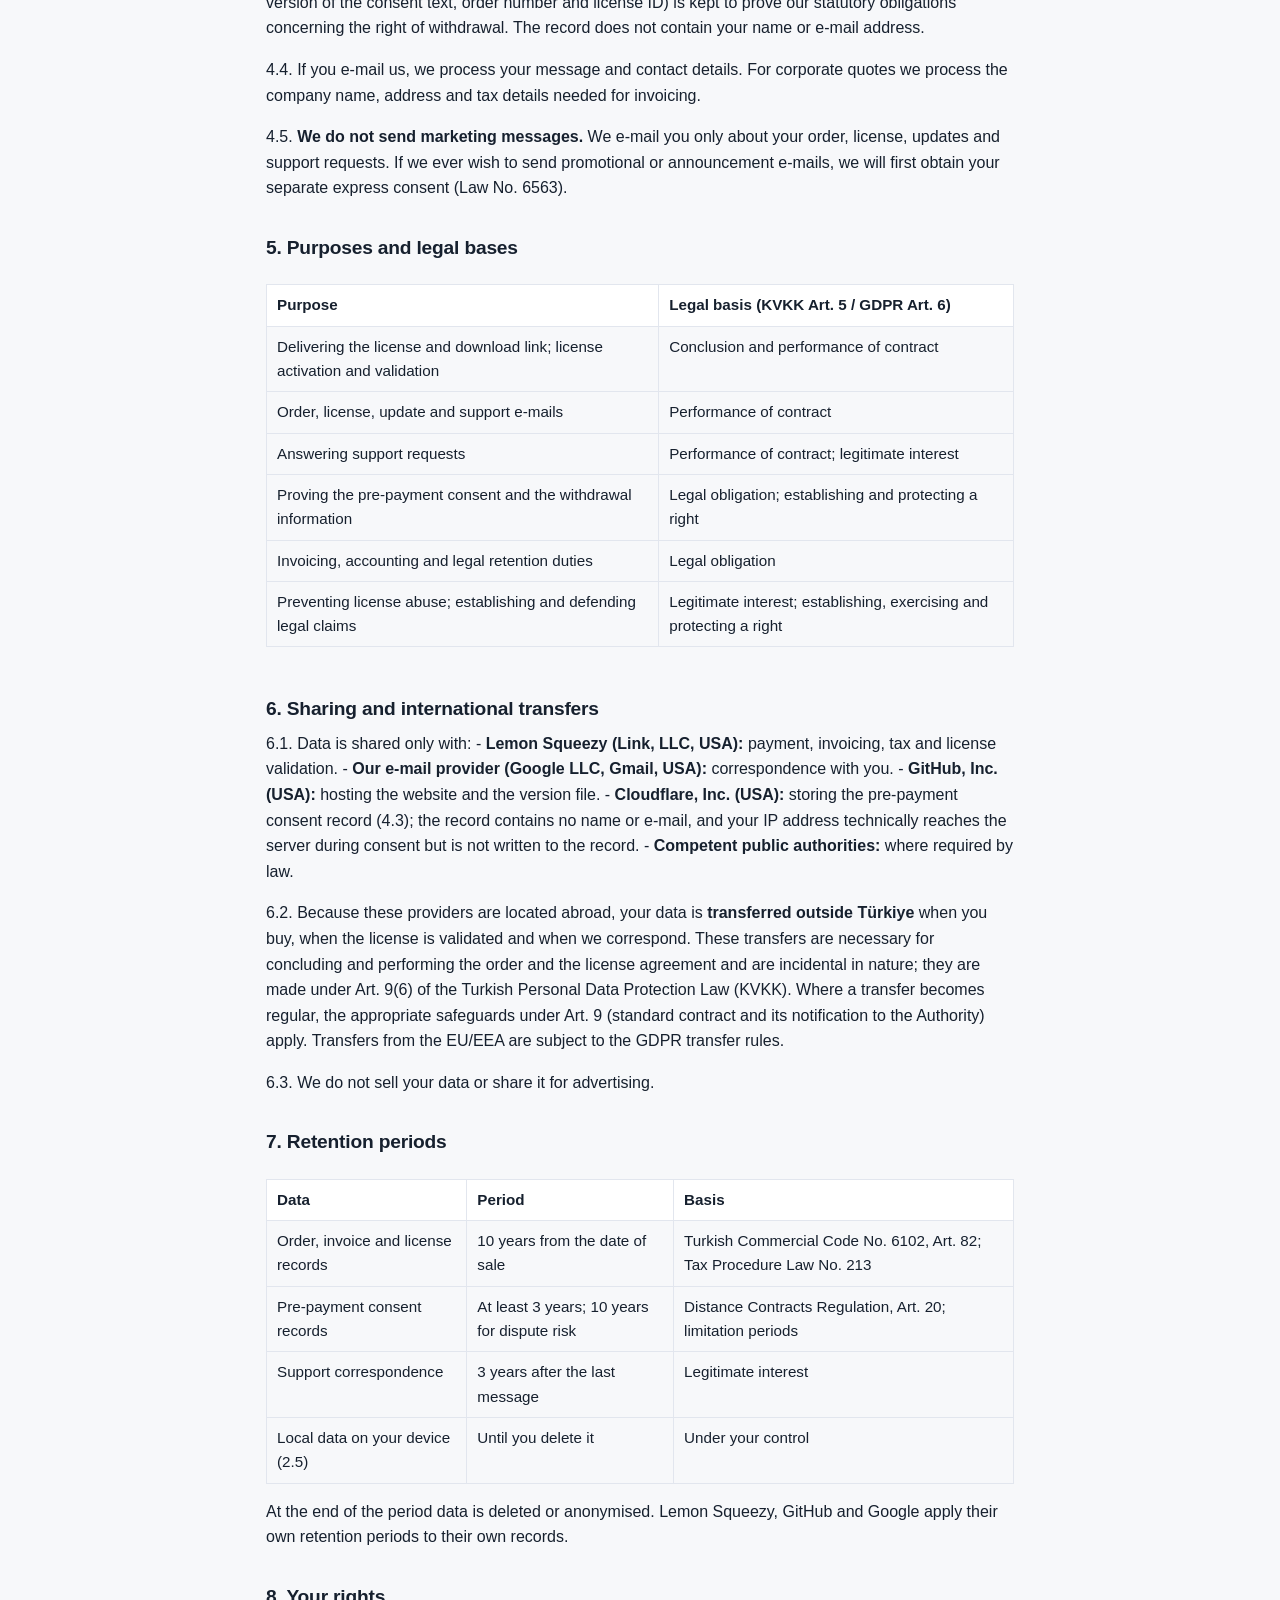
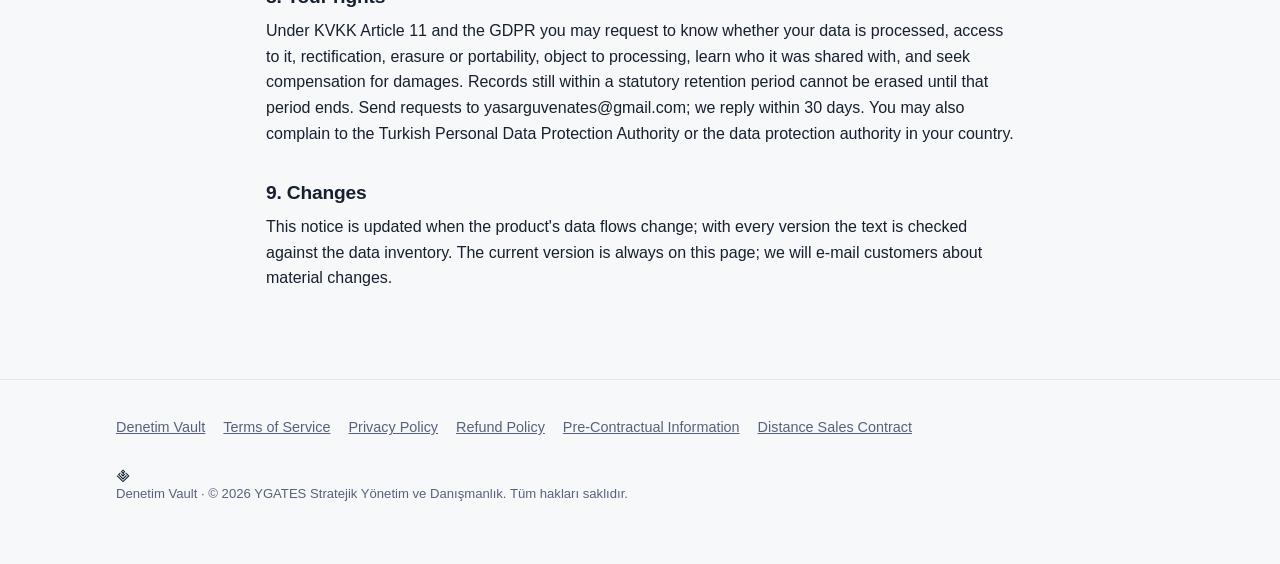
==== commit ccf4709e: "Hukuk metinleri 3.1, Ön Bilgilendirme Formu ve Mesafeli Satış Sözleşmesi, ödeme öncesi onay sayfası," ====
--- a/gizlilik.html
+++ b/gizlilik.html
@@ -25,104 +25,268 @@
 
 <div class="tr">
 <h1>Gizlilik Politikası ve KVKK Aydınlatma Metni</h1>
-<p class="meta">Son güncelleme: 30.10.2026</p>
+<p class="meta">Sürüm 2.0 · 04.11.2026</p>
 
 <h2>1. Veri sorumlusu</h2>
-<p>Yaşar Güven Ateş (YGATES Stratejik Yönetim ve Danışmanlık) · Antalya, Türkiye · <a href="mailto:yasarguvenates@gmail.com">yasarguvenates@gmail.com</a> ("biz"). Bu metin, 6698 sayılı Kişisel Verilerin Korunması Kanunu (KVKK) m.10 ve AB Genel Veri Koruma Tüzüğü (GDPR) kapsamında bilgilendirme amacıyla hazırlanmıştır.</p>
-
-<h2>2. Ürünün kendisi veri toplamaz</h2>
-<p>Denetim Vault bilgisayarınızda çalışan bir klasördür. Vault'a girdiğiniz hiçbir veri bize gönderilmez; vault'unuza erişimimiz yoktur. Üründe izleme, telemetri veya analitik bulunmaz.</p>
-
+<p>Yaşar Güven Ateş (gerçek kişi; YGATES Stratejik Yönetim ve Danışmanlık) · Akçaalan Mah. No: 3, Serik / Antalya, Türkiye · yasarguvenates@gmail.com ("biz"). Bu metin, 6698 sayılı Kişisel Verilerin Korunması Kanunu (KVKK) m.10 ve AB Genel Veri Koruma Tüzüğü (GDPR) m.13 kapsamında bilgilendirme amacıyla hazırlanmıştır.</p>
+<h2>2. Ürün içeriğinizi bize göndermez</h2>
+<p>2.1. Denetim Vault bilgisayarınızda çalışan bir Obsidian klasörüdür. Vault'a girdiğiniz kayıtlar bize gönderilmez; vault'unuza erişimimiz yoktur. Üründe izleme, telemetri veya analitik yoktur.</p>
+<p>2.2. Ürünün ağ üzerinden yaptığı istekler yalnız şunlardır:</p>
+<div class="table-scroll"><table>
+<thead>
+<tr>
+<th>İstek</th>
+<th>Ne gönderilir</th>
+<th>Nereye</th>
+<th>Ne zaman</th>
+</tr>
+</thead>
+<tbody>
+<tr>
+<td>Lisans etkinleştirme ve doğrulama</td>
+<td>Lisans anahtarı, örnek (instance) kimliği, rastgele üretilen bir etiket (<code>DV-</code> ile başlar; vault adı veya kişisel bilgi içermez)</td>
+<td>Lemon Squeezy lisans sunucusu (ABD)</td>
+<td>İlk kurulumda ve en fazla 30 günde bir</td>
+</tr>
+<tr>
+<td>Sürüm kontrolü</td>
+<td>Hiçbir veri gönderilmez; herkese açık sürüm dosyası okunur</td>
+<td>Bu web sitesi (GitHub Pages, ABD)</td>
+<td>Haftada en fazla bir kez</td>
+</tr>
+<tr>
+<td>Teyit hatırlatma e-postası (isteğe bağlı)</td>
+<td>Aksiyon kimliği, aksiyon başlığı, bekleme günü, vade durumu, not adı</td>
+<td><strong>Sizin</strong> e-posta sunucunuz ve sizin belirlediğiniz alıcılar</td>
+<td>Teyit bekleyen aksiyon olduğunda</td>
+</tr>
+</tbody>
+</table></div>
+<p>2.3. İlk iki istekte cihazınızın IP adresi, internetin işleyişi gereği ilgili sunucuya ulaşır ve o sağlayıcının kayıtlarında görünebilir. Biz bu IP adreslerini almayız.</p>
+<p>2.4. <strong>E-posta hatırlatmaları:</strong> Bu özelliği açarsanız e-postalar sizin SMTP sunucunuz üzerinden gider ve bize ulaşmaz. Bu işlemede veri sorumlusu siz veya kurumunuzsunuz. Aksiyon başlıklarına kişisel veya gizli bilgi yazmamanızı öneririz.</p>
+<p>2.5. <strong>Cihazınızda saklananlar:</strong> Lisans doğrulama durumu, hatırlatma alıcı listesi, gönderim günlüğü ve (isterseniz) SMTP parolası yalnız sizin cihazınızın Obsidian yerel deposunda tutulur. SMTP parolası şifrelenmeden saklanır; cihaz güvenliği sizin sorumluluğunuzdadır. Bu veriler bize gönderilmez.</p>
 <h2>3. Bu web sitesi</h2>
-<p>Bu site çerez, analitik veya reklam aracı kullanmaz ve form ile veri toplamaz. Site GitHub Pages üzerinde barındırılır; GitHub, güvenlik amacıyla ziyaretçilerin IP adresini sunucu kayıtlarında işleyebilir (<a href="https://docs.github.com/en/site-policy/privacy-policies/github-general-privacy-statement" rel="noopener">GitHub Gizlilik Bildirimi</a>). Dil tercihiniz yalnızca kendi tarayıcınızda saklanır.</p>
-
-<h2>4. Satın alma sırasında işlenen veriler</h2>
-<p>Online ödemeler, satıcı-of-record sıfatıyla <strong>Lemon Squeezy</strong> tarafından alınır. Kart bilgileriniz bize ulaşmaz; ödeme platformu ve ödeme kuruluşları tarafından kendi <a href="https://www.lemonsqueezy.com/privacy" rel="noopener">gizlilik politikasına</a> göre işlenir. Lemon Squeezy bize siparişi teslim etmemiz için gereken bilgileri iletir:</p>
-<ul>
-<li>Ad soyad, e-posta adresi, ülke ve (varsa) şirket adı / vergi numarası,</li>
-<li>Sipariş numarası, satın alınan lisans veya güncelleme paketi, tutar, tarih ve lisans anahtarı.</li>
-</ul>
-<p>Bize e-posta ile yazarsanız, yazışmanın içeriği ve iletişim bilgileriniz de işlenir. Kurumsal teklif sürecinde fatura için gereken unvan, adres ve vergi bilgileri işlenir.</p>
-
-<h3>Vault içindeki lisans doğrulaması</h3>
-<p>Vault, lisansı ilk kurulumda etkinleştirirken ve sonra en fazla 30 günde bir doğrularken lisans sunucusuna (ödeme platformu, yurt dışı) yalnızca <strong>lisans anahtarını</strong> ve vault'a ait <strong>örnek (instance) kimliğini ve etiketini</strong> (vault adı ve tarih) gönderir. Vault içeriğiniz, notlarınız ve kayıtlarınız hiçbir yere gönderilmez.</p>
-
-<h3>Vault içindeki sürüm kontrolü</h3>
-<p>Vault, yeni sürüm çıkınca ve güncelleme hakkınızın bitmesine 60 gün kala sizi uyarmak için haftada en fazla bir kez bu sitedeki herkese açık sürüm dosyasını (<code>surum.json</code>) okur. Bu istekte lisans anahtarı ve vault içeriği gönderilmez; IP adresiniz barındırma sağlayıcısının (GitHub Pages, yurt dışı) sunucu kayıtlarında görünebilir.</p>
-
+<p>Bu site çerez, analitik veya reklam aracı kullanmaz, dış kaynaktan yazı tipi veya betik yüklemez ve form ile veri toplamaz. Site GitHub Pages üzerinde barındırılır; GitHub güvenlik amacıyla ziyaretçilerin IP adresini sunucu kayıtlarında işleyebilir (<a href="https://docs.github.com/en/site-policy/privacy-policies/github-general-privacy-statement">GitHub Gizlilik Bildirimi</a>). Dil tercihiniz yalnız kendi tarayıcınızda saklanır.</p>
+<h2>4. Satın alma ve destek sırasında işlenen veriler</h2>
+<p>4.1. Online ödemeler, satıcı-kayıtlı (Merchant of Record) olarak Lemon Squeezy (Link, LLC) tarafından alınır. Kart bilgileriniz bize ulaşmaz; Lemon Squeezy ve ödeme kuruluşları tarafından <a href="https://www.lemonsqueezy.com/privacy">kendi gizlilik politikalarına</a> göre işlenir.</p>
+<p>4.2. Lemon Squeezy, siparişi teslim etmemiz için bize şunları iletir: ad soyad, e-posta adresi, ülke, (varsa) şirket adı ve vergi numarası; sipariş numarası, satın alınan lisans veya güncelleme paketi, tutar, tarih ve lisans anahtarı.</p>
+<p>4.3. <strong>Ödeme öncesi onay kaydı:</strong> Ödemeden önce verdiğiniz onayların kaydı (onay zamanı, onay metninin sürümü, sipariş numarası ve lisans kimliği) cayma hakkına ilişkin yasal yükümlülüğümüzü ispat etmek için tutulur. Kayıtta adınız ve e-posta adresiniz yer almaz.</p>
+<p>4.4. Bize e-posta ile yazarsanız yazışmanın içeriği ve iletişim bilgileriniz işlenir. Kurumsal teklif sürecinde fatura için gereken unvan, adres ve vergi bilgileri işlenir.</p>
+<p>4.5. <strong>Pazarlama iletisi göndermeyiz.</strong> Size yalnız siparişiniz, lisansınız, güncellemeler ve destek talebiniz hakkında e-posta göndeririz. İleride tanıtım veya duyuru e-postası göndermek istersek, önceden ayrı açık onayınızı alırız (6563 sayılı Kanun).</p>
 <h2>5. İşleme amaçları ve hukuki sebepler</h2>
 <div class="table-scroll"><table>
-<tr><th>Amaç</th><th>Hukuki sebep (KVKK m.5 / GDPR m.6)</th></tr>
-<tr><td>Lisansın ve indirme bağlantısının teslimi, lisans doğrulaması, güncellemelerin iletilmesi</td><td>Sözleşmenin kurulması ve ifası</td></tr>
-<tr><td>Yeni sürüm ve güncelleme hakkı uyarıları (vault içinde)</td><td>Sözleşmenin ifası</td></tr>
-<tr><td>Destek taleplerinin yanıtlanması</td><td>Sözleşmenin ifası; meşru menfaat</td></tr>
-<tr><td>Fatura, muhasebe ve yasal saklama yükümlülükleri</td><td>Hukuki yükümlülük</td></tr>
-<tr><td>Lisans ihlallerinin önlenmesi, hukuki taleplerin kurulması ve savunulması</td><td>Meşru menfaat; bir hakkın tesisi ve korunması</td></tr>
-<tr><td>Yeni sürüm ve eğitim duyuruları (yalnızca onay verdiyseniz)</td><td>Açık rıza; dilediğiniz an geri alabilirsiniz</td></tr>
-</table></div>
-
-<h2>6. Aktarım</h2>
-<p>Veriler; ödeme, faturalama ve lisans doğrulaması için ödeme platformu (Lemon Squeezy, ABD) ile, e-posta hizmeti sağlayıcımızla ve yasal zorunluluk halinde yetkili kamu kurumlarıyla paylaşılır. Ödeme platformu ve e-posta hizmeti yurt dışında bulunduğundan, satın alma sırasında verileriniz yurt dışına aktarılır; bu aktarım KVKK m.9'daki şartlara uygun olarak yapılır. Verilerinizi satmayız ve reklam amacıyla paylaşmayız.</p>
-
-<h2>7. Saklama süresi</h2>
-<p>Sipariş ve lisans kayıtları lisans süresi boyunca ve ilgili mevzuattaki zamanaşımı ve saklama süreleri boyunca (vergi ve ticari kayıtlar için genellikle 10 yıl) saklanır; süre sonunda silinir veya anonim hale getirilir. Destek yazışmaları son yazışmadan itibaren 3 yıl saklanır.</p>
-
+<thead>
+<tr>
+<th>Amaç</th>
+<th>Hukuki sebep (KVKK m.5 / GDPR m.6)</th>
+</tr>
+</thead>
+<tbody>
+<tr>
+<td>Lisansın ve indirme bağlantısının teslimi, lisans etkinleştirme ve doğrulaması</td>
+<td>Sözleşmenin kurulması ve ifası</td>
+</tr>
+<tr>
+<td>Sipariş, lisans, güncelleme ve destek e-postaları</td>
+<td>Sözleşmenin ifası</td>
+</tr>
+<tr>
+<td>Destek taleplerinin yanıtlanması</td>
+<td>Sözleşmenin ifası; meşru menfaat</td>
+</tr>
+<tr>
+<td>Ödeme öncesi onay kaydının ve cayma bilgilendirmesinin ispatı</td>
+<td>Hukuki yükümlülük; bir hakkın tesisi ve korunması</td>
+</tr>
+<tr>
+<td>Fatura, muhasebe ve yasal saklama yükümlülükleri</td>
+<td>Hukuki yükümlülük</td>
+</tr>
+<tr>
+<td>Lisans ihlallerinin önlenmesi, hukuki taleplerin kurulması ve savunulması</td>
+<td>Meşru menfaat; bir hakkın tesisi, kullanılması ve korunması</td>
+</tr>
+</tbody>
+</table></div>
+<h2>6. Aktarım ve yurt dışına aktarım</h2>
+<p>6.1. Veriler yalnız şu taraflarla paylaşılır:
+- <strong>Lemon Squeezy (Link, LLC, ABD):</strong> ödeme, fatura, vergi ve lisans doğrulaması.
+- <strong>E-posta hizmet sağlayıcımız (Google LLC, Gmail, ABD):</strong> sizinle yazışma.
+- <strong>GitHub, Inc. (ABD):</strong> web sitesinin barındırılması ve sürüm dosyası.
+- <strong>Cloudflare, Inc. (ABD):</strong> ödeme öncesi onay kaydının saklanması (4.3); kayıtta ad ve e-posta yer almaz, onay sırasında IP adresi teknik olarak sunucuya ulaşır ve kayda yazılmaz.
+- <strong>Yetkili kamu kurum ve kuruluşları:</strong> yasal zorunluluk halinde.</p>
+<p>6.2. Bu sağlayıcılar yurt dışında bulunduğundan satın alma, lisans doğrulaması ve yazışma sırasında verileriniz <strong>Türkiye dışına aktarılır</strong>. Bu aktarımlar, siparişin ve lisans sözleşmesinin kurulması ve ifası için zorunlu olup arızi niteliktedir; KVKK m.9/6 uyarınca yapılır. Sürekli nitelik kazanan aktarımlarda m.9 kapsamındaki uygun güvenceler (standart sözleşme ve Kurul'a bildirimi) uygulanır. AB/AEA'dan yapılan aktarımlar için GDPR'ın aktarım kuralları uygulanır.</p>
+<p>6.3. Verilerinizi satmayız, reklam amacıyla paylaşmayız.</p>
+<h2>7. Saklama süreleri</h2>
+<div class="table-scroll"><table>
+<thead>
+<tr>
+<th>Veri</th>
+<th>Süre</th>
+<th>Dayanak</th>
+</tr>
+</thead>
+<tbody>
+<tr>
+<td>Sipariş, fatura ve lisans kayıtları</td>
+<td>Satış tarihinden itibaren 10 yıl</td>
+<td>6102 sayılı TTK m.82; 213 sayılı VUK</td>
+</tr>
+<tr>
+<td>Ödeme öncesi onay kayıtları</td>
+<td>En az 3 yıl; uyuşmazlık riski için 10 yıl</td>
+<td>Mesafeli Sözleşmeler Yön. m.20; zamanaşımı</td>
+</tr>
+<tr>
+<td>Destek yazışmaları</td>
+<td>Son yazışmadan itibaren 3 yıl</td>
+<td>Meşru menfaat</td>
+</tr>
+<tr>
+<td>Cihazınızdaki yerel veriler (2.5)</td>
+<td>Siz silene kadar</td>
+<td>Sizin kontrolünüzde</td>
+</tr>
+</tbody>
+</table></div>
+<p>Süre sonunda veriler silinir veya anonim hale getirilir. Lemon Squeezy, GitHub ve Google'ın kendi kayıtları için kendi saklama süreleri geçerlidir.</p>
 <h2>8. Haklarınız</h2>
-<p>KVKK m.11 ve GDPR kapsamında; verilerinizin işlenip işlenmediğini öğrenme, bilgi talep etme, düzeltme, silme, işlemeye itiraz etme, aktarıldığı tarafları öğrenme, veri taşınabilirliği ve zararın giderilmesini talep etme haklarına sahipsiniz. Taleplerinizi <a href="mailto:yasarguvenates@gmail.com">yasarguvenates@gmail.com</a> adresine iletebilirsiniz; en geç 30 gün içinde yanıtlanır. Kişisel Verileri Koruma Kurulu'na veya bulunduğunuz ülkenin veri koruma otoritesine şikâyet hakkınız saklıdır.</p>
-
+<p>KVKK m.11 ve GDPR kapsamında; verilerinizin işlenip işlenmediğini öğrenme, bilgi talep etme, düzeltme, silme, işlemeye itiraz etme, aktarıldığı tarafları öğrenme, veri taşınabilirliği ve zararın giderilmesini talep etme haklarına sahipsiniz. Yasal saklama süresi devam eden kayıtlar, süre bitene kadar silinemez. Taleplerinizi yasarguvenates@gmail.com adresine iletebilirsiniz; en geç 30 gün içinde yanıtlanır. Kişisel Verileri Koruma Kurulu'na veya bulunduğunuz ülkenin veri koruma otoritesine şikâyet hakkınız saklıdır.</p>
 <h2>9. Değişiklikler</h2>
-<p>Bu metin güncellenebilir. Güncel sürüm her zaman bu sayfadadır; önemli değişiklikleri müşterilerimize e-posta ile bildiririz.</p>
+<p>Bu metin, ürünün veri akışları değiştiğinde güncellenir; her sürümde metin veri envanteriyle karşılaştırılır. Güncel sürüm her zaman bu sayfadadır; önemli değişiklikleri müşterilerimize e-posta ile bildiririz.</p>
 </div>
 
 <div class="en">
 <h1>Privacy Policy</h1>
-<p class="meta">Last updated: 30 October 2026 · This is an English translation; in case of conflict the Turkish version prevails.</p>
+<p class="meta">Version 2.0 · 2026-11-04</p>
 
 <h2>1. Data controller</h2>
-<p>Yaşar Güven Ateş (YGATES Stratejik Yönetim ve Danışmanlık) · Antalya, Türkiye · <a href="mailto:yasarguvenates@gmail.com">yasarguvenates@gmail.com</a> ("we"). This notice is provided under the Turkish Personal Data Protection Law No. 6698 (KVKK) and the EU General Data Protection Regulation (GDPR).</p>
-
-<h2>2. The product itself collects no data</h2>
-<p>Denetim Vault is a folder that runs on your computer. Nothing you enter into the vault is sent to us and we have no access to your vault. The product contains no tracking, telemetry or analytics.</p>
-
+<p>Yaşar Güven Ateş (natural person; YGATES Stratejik Yönetim ve Danışmanlık) · Akçaalan Mah. No: 3, Serik / Antalya, Türkiye · yasarguvenates@gmail.com ("we"). This notice is provided under the Turkish Personal Data Protection Law No. 6698 (KVKK), Art. 10, and the EU General Data Protection Regulation (GDPR), Art. 13.</p>
+<h2>2. The product does not send your content to us</h2>
+<p>2.1. Audit Vault is an Obsidian folder that runs on your computer. Records you enter into the vault are not sent to us, and we have no access to your vault. The product contains no tracking, telemetry or analytics.</p>
+<p>2.2. The only network requests the product makes are:</p>
+<div class="table-scroll"><table>
+<thead>
+<tr>
+<th>Request</th>
+<th>What is sent</th>
+<th>Where</th>
+<th>When</th>
+</tr>
+</thead>
+<tbody>
+<tr>
+<td>License activation and validation</td>
+<td>License key, instance ID, a randomly generated label (starts with <code>DV-</code>; contains no vault name or personal information)</td>
+<td>Lemon Squeezy license server (USA)</td>
+<td>At first setup and at most every 30 days</td>
+</tr>
+<tr>
+<td>Version check</td>
+<td>Nothing is sent; a public version file is read</td>
+<td>This website (GitHub Pages, USA)</td>
+<td>At most once a week</td>
+</tr>
+<tr>
+<td>Confirmation reminder e-mail (optional)</td>
+<td>Action ID, action title, days pending, due-date status, note name</td>
+<td><strong>Your</strong> e-mail server and the recipients you choose</td>
+<td>When actions are awaiting confirmation</td>
+</tr>
+</tbody>
+</table></div>
+<p>2.3. With the first two requests your device's IP address, as part of how the internet works, reaches the server concerned and may appear in that provider's logs. We do not receive these IP addresses.</p>
+<p>2.4. <strong>E-mail reminders:</strong> if you enable this feature, e-mails are sent through your own SMTP server and do not reach us. You or your organization are the controller for this processing. We recommend not putting personal or confidential information in action titles.</p>
+<p>2.5. <strong>Stored on your device:</strong> the license validation status, the reminder recipient list, the sending log and (if you choose) the SMTP password are kept only in the Obsidian local store of your own device. The SMTP password is stored unencrypted; device security is your responsibility. This data is not sent to us.</p>
 <h2>3. This website</h2>
-<p>This website uses no cookies, analytics or advertising tools and has no data-collection forms. It is hosted on GitHub Pages; GitHub may process visitors' IP addresses in server logs for security purposes (<a href="https://docs.github.com/en/site-policy/privacy-policies/github-general-privacy-statement" rel="noopener">GitHub Privacy Statement</a>). Your language preference is stored only in your own browser.</p>
-
-<h2>4. Data processed when you buy</h2>
-<p>Online payments are taken by <strong>Lemon Squeezy</strong> as merchant of record. Your card details never reach us; they are processed by Lemon Squeezy and its payment providers under their own <a href="https://www.lemonsqueezy.com/privacy" rel="noopener">privacy policy</a>. Lemon Squeezy shares with us the information we need to fulfil your order:</p>
-<ul>
-<li>Name, e-mail address, country and (if provided) company name / tax ID;</li>
-<li>Order number, licence or update pack purchased, amount, date and licence key.</li>
-</ul>
-<p>If you e-mail us, we process your message and contact details. For enterprise quotes we process the company name, address and tax details needed for invoicing.</p>
-
-<h3>Licence validation inside the vault</h3>
-<p>When activating the licence at first setup and when checking it afterwards, at most every 30 days, the vault sends only the <strong>licence key</strong> and the vault's <strong>instance ID and label</strong> (vault name and date) to the licence server (the payment platform, abroad). Your vault content, notes and records are never sent.</p>
-
-<h3>Version check inside the vault</h3>
-<p>To alert you when a new version is released and 60 days before your update entitlement ends, the vault reads the public version file on this website (<code>surum.json</code>) at most once a week. The licence key and vault content are not sent with this request; your IP address may appear in the server logs of the hosting provider (GitHub Pages, abroad).</p>
-
+<p>This website uses no cookies, analytics or advertising tools, loads no external fonts or scripts, and has no data-collection forms. It is hosted on GitHub Pages; GitHub may process visitors' IP addresses in server logs for security purposes (<a href="https://docs.github.com/en/site-policy/privacy-policies/github-general-privacy-statement">GitHub Privacy Statement</a>). Your language preference is stored only in your own browser.</p>
+<h2>4. Data processed when you buy and ask for support</h2>
+<p>4.1. Online payments are taken by Lemon Squeezy (Link, LLC) as merchant of record. Your card details never reach us; they are processed by Lemon Squeezy and its payment providers under <a href="https://www.lemonsqueezy.com/privacy">their own privacy policies</a>.</p>
+<p>4.2. Lemon Squeezy shares with us what we need to fulfil your order: name, e-mail address, country, (if provided) company name and tax ID; order number, license or update pack purchased, amount, date and license key.</p>
+<p>4.3. <strong>Pre-payment consent record:</strong> a record of the consent you give before payment (time of consent, version of the consent text, order number and license ID) is kept to prove our statutory obligations concerning the right of withdrawal. The record does not contain your name or e-mail address.</p>
+<p>4.4. If you e-mail us, we process your message and contact details. For corporate quotes we process the company name, address and tax details needed for invoicing.</p>
+<p>4.5. <strong>We do not send marketing messages.</strong> We e-mail you only about your order, license, updates and support requests. If we ever wish to send promotional or announcement e-mails, we will first obtain your separate express consent (Law No. 6563).</p>
 <h2>5. Purposes and legal bases</h2>
 <div class="table-scroll"><table>
-<tr><th>Purpose</th><th>Legal basis (KVKK Art. 5 / GDPR Art. 6)</th></tr>
-<tr><td>Delivering the licence and download link, licence activation, sending updates</td><td>Performance of contract</td></tr>
-<tr><td>New version and update entitlement alerts (inside the vault)</td><td>Performance of contract</td></tr>
-<tr><td>Answering support requests</td><td>Performance of contract; legitimate interest</td></tr>
-<tr><td>Invoicing, accounting and legal retention duties</td><td>Legal obligation</td></tr>
-<tr><td>Preventing licence abuse; establishing and defending legal claims</td><td>Legitimate interest</td></tr>
-<tr><td>New release and training announcements (only if you opted in)</td><td>Consent, which you may withdraw at any time</td></tr>
-</table></div>
-
+<thead>
+<tr>
+<th>Purpose</th>
+<th>Legal basis (KVKK Art. 5 / GDPR Art. 6)</th>
+</tr>
+</thead>
+<tbody>
+<tr>
+<td>Delivering the license and download link; license activation and validation</td>
+<td>Conclusion and performance of contract</td>
+</tr>
+<tr>
+<td>Order, license, update and support e-mails</td>
+<td>Performance of contract</td>
+</tr>
+<tr>
+<td>Answering support requests</td>
+<td>Performance of contract; legitimate interest</td>
+</tr>
+<tr>
+<td>Proving the pre-payment consent and the withdrawal information</td>
+<td>Legal obligation; establishing and protecting a right</td>
+</tr>
+<tr>
+<td>Invoicing, accounting and legal retention duties</td>
+<td>Legal obligation</td>
+</tr>
+<tr>
+<td>Preventing license abuse; establishing and defending legal claims</td>
+<td>Legitimate interest; establishing, exercising and protecting a right</td>
+</tr>
+</tbody>
+</table></div>
 <h2>6. Sharing and international transfers</h2>
-<p>Data is shared with the payment platform (Lemon Squeezy, USA) for payment, invoicing and licence validation, with our e-mail provider, and with public authorities where required by law. Because these providers are located abroad, your data is transferred outside Turkey when you buy; such transfers comply with Article 9 of the KVKK and applicable GDPR transfer rules. We do not sell your data or share it for advertising.</p>
-
-<h2>7. Retention</h2>
-<p>Order and licence records are kept for the licence term and for the statutory limitation and retention periods (generally 10 years for tax and commercial records), then deleted or anonymised. Support correspondence is kept for 3 years after the last message.</p>
-
+<p>6.1. Data is shared only with:
+- <strong>Lemon Squeezy (Link, LLC, USA):</strong> payment, invoicing, tax and license validation.
+- <strong>Our e-mail provider (Google LLC, Gmail, USA):</strong> correspondence with you.
+- <strong>GitHub, Inc. (USA):</strong> hosting the website and the version file.
+- <strong>Cloudflare, Inc. (USA):</strong> storing the pre-payment consent record (4.3); the record contains no name or e-mail, and your IP address technically reaches the server during consent but is not written to the record.
+- <strong>Competent public authorities:</strong> where required by law.</p>
+<p>6.2. Because these providers are located abroad, your data is <strong>transferred outside Türkiye</strong> when you buy, when the license is validated and when we correspond. These transfers are necessary for concluding and performing the order and the license agreement and are incidental in nature; they are made under Art. 9(6) of the Turkish Personal Data Protection Law (KVKK). Where a transfer becomes regular, the appropriate safeguards under Art. 9 (standard contract and its notification to the Authority) apply. Transfers from the EU/EEA are subject to the GDPR transfer rules.</p>
+<p>6.3. We do not sell your data or share it for advertising.</p>
+<h2>7. Retention periods</h2>
+<div class="table-scroll"><table>
+<thead>
+<tr>
+<th>Data</th>
+<th>Period</th>
+<th>Basis</th>
+</tr>
+</thead>
+<tbody>
+<tr>
+<td>Order, invoice and license records</td>
+<td>10 years from the date of sale</td>
+<td>Turkish Commercial Code No. 6102, Art. 82; Tax Procedure Law No. 213</td>
+</tr>
+<tr>
+<td>Pre-payment consent records</td>
+<td>At least 3 years; 10 years for dispute risk</td>
+<td>Distance Contracts Regulation, Art. 20; limitation periods</td>
+</tr>
+<tr>
+<td>Support correspondence</td>
+<td>3 years after the last message</td>
+<td>Legitimate interest</td>
+</tr>
+<tr>
+<td>Local data on your device (2.5)</td>
+<td>Until you delete it</td>
+<td>Under your control</td>
+</tr>
+</tbody>
+</table></div>
+<p>At the end of the period data is deleted or anonymised. Lemon Squeezy, GitHub and Google apply their own retention periods to their own records.</p>
 <h2>8. Your rights</h2>
-<p>Under KVKK Article 11 and the GDPR you may request access to, rectification, erasure or portability of your data, object to processing, learn who it was shared with, and seek compensation for damages. Send requests to <a href="mailto:yasarguvenates@gmail.com">yasarguvenates@gmail.com</a>; we reply within 30 days. You may also complain to the Turkish Personal Data Protection Authority or the data protection authority in your country.</p>
-
+<p>Under KVKK Article 11 and the GDPR you may request to know whether your data is processed, access to it, rectification, erasure or portability, object to processing, learn who it was shared with, and seek compensation for damages. Records still within a statutory retention period cannot be erased until that period ends. Send requests to yasarguvenates@gmail.com; we reply within 30 days. You may also complain to the Turkish Personal Data Protection Authority or the data protection authority in your country.</p>
 <h2>9. Changes</h2>
-<p>We may update this notice. The current version is always on this page; we will e-mail customers about material changes.</p>
+<p>This notice is updated when the product's data flows change; with every version the text is checked against the data inventory. The current version is always on this page; we will e-mail customers about material changes.</p>
 </div>
 
 </main>
@@ -134,6 +298,8 @@
       <li><a href="kosullar.html"><span class="tr">Kullanım Koşulları</span><span class="en">Terms of Service</span></a></li>
       <li><a href="gizlilik.html"><span class="tr">Gizlilik ve KVKK</span><span class="en">Privacy Policy</span></a></li>
       <li><a href="iade.html"><span class="tr">İade Politikası</span><span class="en">Refund Policy</span></a></li>
+      <li><a href="obf.html"><span class="tr">Ön Bilgilendirme Formu</span><span class="en">Pre-Contractual Information</span></a></li>
+      <li><a href="mss.html"><span class="tr">Mesafeli Satış Sözleşmesi</span><span class="en">Distance Sales Contract</span></a></li>
     </ul>
     <p class="disclaimer"><img src="favicon.svg" alt="YGATES" width="14" height="14" style="vertical-align:-2px;margin-right:4px"><span data-yga-telif>© 2026 YGATES Stratejik Yönetim ve Danışmanlık. Tüm hakları saklıdır.</span></p>
   </div>
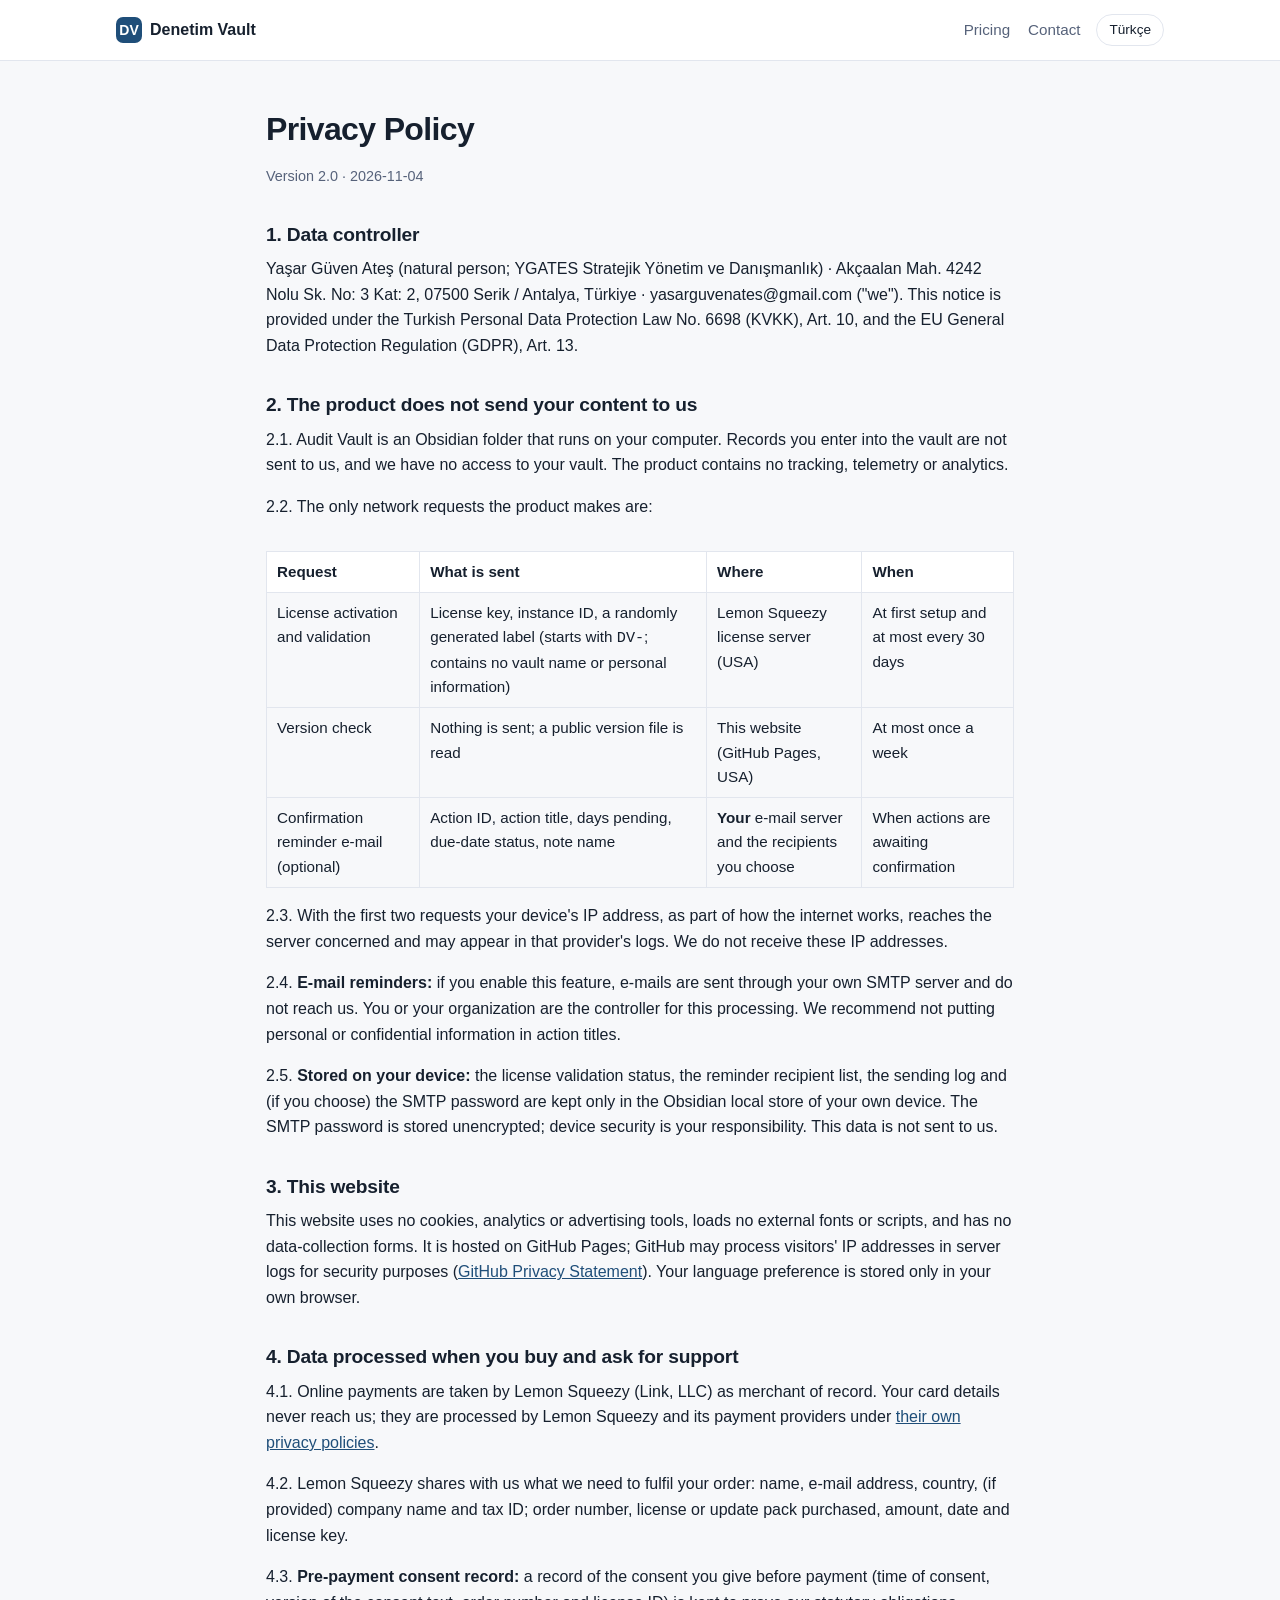
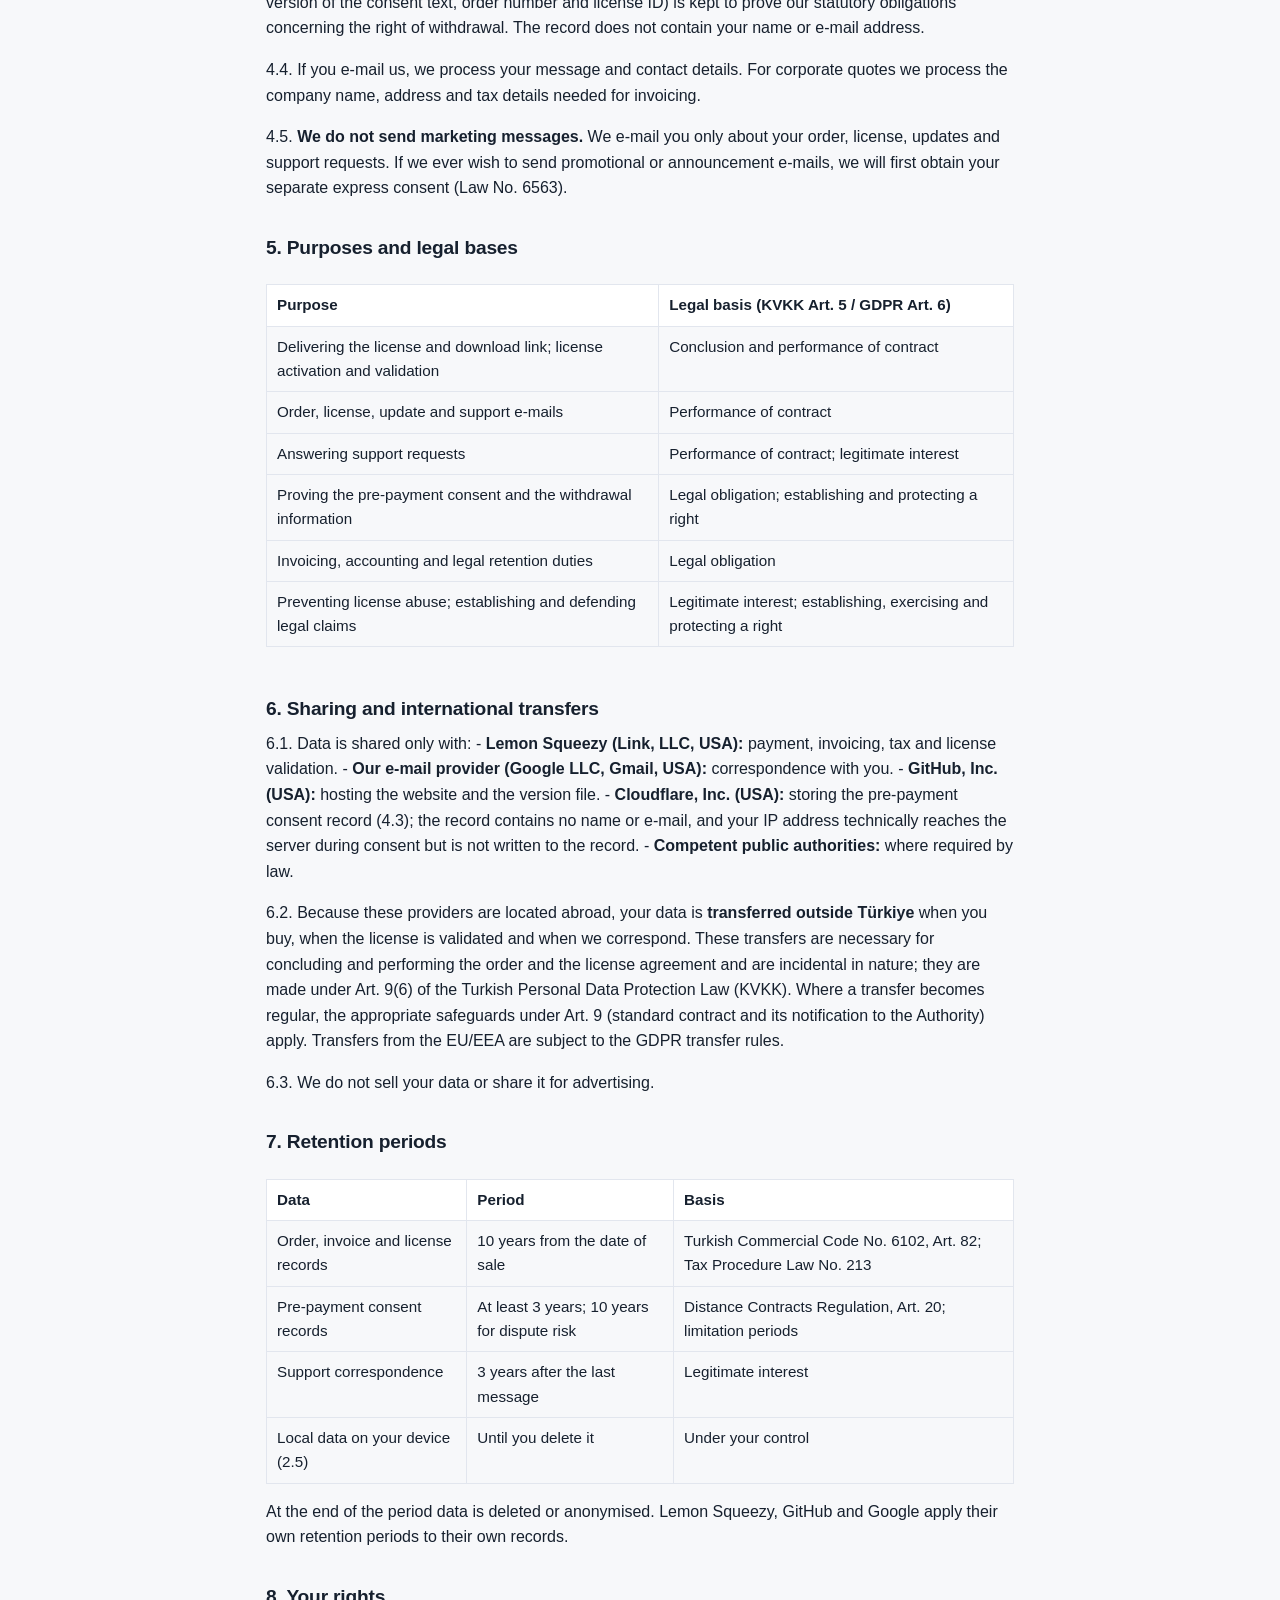
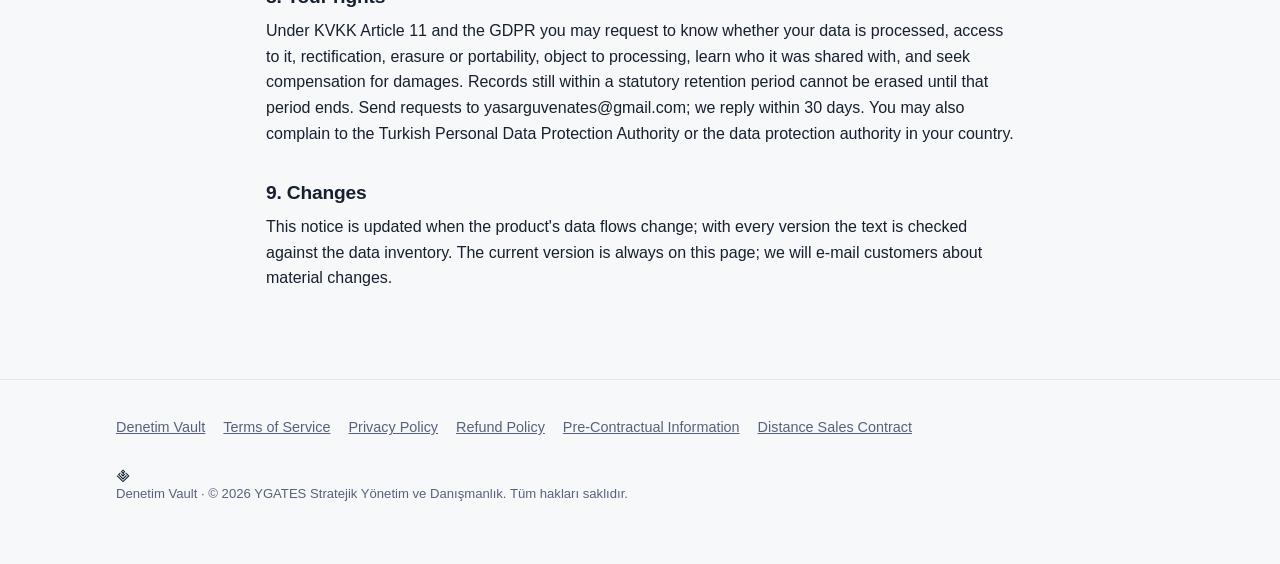
==== commit 2419adc2: "Satıcı adresi tamamlandı: Akçaalan Mah. 4242 Nolu Sk. No: 3 Kat: 2, 07500 Serik / Antalya Co-Authore" ====
--- a/gizlilik.html
+++ b/gizlilik.html
@@ -2,6 +2,8 @@
 <html lang="tr" data-lang="tr">
 <head>
 <meta charset="utf-8">
+<meta http-equiv="Content-Security-Policy" content="default-src 'self'; img-src 'self' data:; object-src 'none'; base-uri 'self'; form-action 'self' https://*.lemonsqueezy.com">
+<meta name="referrer" content="strict-origin-when-cross-origin">
 <meta name="viewport" content="width=device-width, initial-scale=1">
 <title>Gizlilik ve KVKK — Denetim Vault</title>
 <link rel="icon" href="favicon.svg" type="image/svg+xml">
@@ -28,7 +30,7 @@
 <p class="meta">Sürüm 2.0 · 04.11.2026</p>
 
 <h2>1. Veri sorumlusu</h2>
-<p>Yaşar Güven Ateş (gerçek kişi; YGATES Stratejik Yönetim ve Danışmanlık) · Akçaalan Mah. No: 3, Serik / Antalya, Türkiye · yasarguvenates@gmail.com ("biz"). Bu metin, 6698 sayılı Kişisel Verilerin Korunması Kanunu (KVKK) m.10 ve AB Genel Veri Koruma Tüzüğü (GDPR) m.13 kapsamında bilgilendirme amacıyla hazırlanmıştır.</p>
+<p>Yaşar Güven Ateş (gerçek kişi; YGATES Stratejik Yönetim ve Danışmanlık) · Akçaalan Mah. 4242 Nolu Sk. No: 3 Kat: 2, 07500 Serik / Antalya, Türkiye · yasarguvenates@gmail.com ("biz"). Bu metin, 6698 sayılı Kişisel Verilerin Korunması Kanunu (KVKK) m.10 ve AB Genel Veri Koruma Tüzüğü (GDPR) m.13 kapsamında bilgilendirme amacıyla hazırlanmıştır.</p>
 <h2>2. Ürün içeriğinizi bize göndermez</h2>
 <p>2.1. Denetim Vault bilgisayarınızda çalışan bir Obsidian klasörüdür. Vault'a girdiğiniz kayıtlar bize gönderilmez; vault'unuza erişimimiz yoktur. Üründe izleme, telemetri veya analitik yoktur.</p>
 <p>2.2. Ürünün ağ üzerinden yaptığı istekler yalnız şunlardır:</p>
@@ -161,7 +163,7 @@
 <p class="meta">Version 2.0 · 2026-11-04</p>
 
 <h2>1. Data controller</h2>
-<p>Yaşar Güven Ateş (natural person; YGATES Stratejik Yönetim ve Danışmanlık) · Akçaalan Mah. No: 3, Serik / Antalya, Türkiye · yasarguvenates@gmail.com ("we"). This notice is provided under the Turkish Personal Data Protection Law No. 6698 (KVKK), Art. 10, and the EU General Data Protection Regulation (GDPR), Art. 13.</p>
+<p>Yaşar Güven Ateş (natural person; YGATES Stratejik Yönetim ve Danışmanlık) · Akçaalan Mah. 4242 Nolu Sk. No: 3 Kat: 2, 07500 Serik / Antalya, Türkiye · yasarguvenates@gmail.com ("we"). This notice is provided under the Turkish Personal Data Protection Law No. 6698 (KVKK), Art. 10, and the EU General Data Protection Regulation (GDPR), Art. 13.</p>
 <h2>2. The product does not send your content to us</h2>
 <p>2.1. Audit Vault is an Obsidian folder that runs on your computer. Records you enter into the vault are not sent to us, and we have no access to your vault. The product contains no tracking, telemetry or analytics.</p>
 <p>2.2. The only network requests the product makes are:</p>
@@ -293,7 +295,7 @@
 
 <footer>
   <div class="wrap">
-    <ul style="display:flex;flex-wrap:wrap;gap:18px">
+    <ul class="u-satir">
       <li><a href="index.html">Denetim Vault</a></li>
       <li><a href="kosullar.html"><span class="tr">Kullanım Koşulları</span><span class="en">Terms of Service</span></a></li>
       <li><a href="gizlilik.html"><span class="tr">Gizlilik ve KVKK</span><span class="en">Privacy Policy</span></a></li>
@@ -301,7 +303,7 @@
       <li><a href="obf.html"><span class="tr">Ön Bilgilendirme Formu</span><span class="en">Pre-Contractual Information</span></a></li>
       <li><a href="mss.html"><span class="tr">Mesafeli Satış Sözleşmesi</span><span class="en">Distance Sales Contract</span></a></li>
     </ul>
-    <p class="disclaimer"><img src="favicon.svg" alt="YGATES" width="14" height="14" style="vertical-align:-2px;margin-right:4px"><span data-yga-telif>© 2026 YGATES Stratejik Yönetim ve Danışmanlık. Tüm hakları saklıdır.</span></p>
+    <p class="disclaimer"><img class="u-telif-ikon" src="favicon.svg" alt="YGATES" width="14" height="14"><span data-yga-telif>© 2026 YGATES Stratejik Yönetim ve Danışmanlık. Tüm hakları saklıdır.</span></p>
   </div>
 </footer>
 <script src="marka.js" defer></script>
--- a/style.css
+++ b/style.css
@@ -154,3 +154,15 @@
 footer ul { list-style: none; padding: 0; margin: 0; }
 footer li { margin-bottom: 6px; }
 footer .disclaimer { margin-top: 24px; font-size: .82rem; }
+
+/* CSP yardımcı sınıfları: eski satır içi style="" değerleri. !important, satır içi stilin önceliğini korur. */
+.u-satir { display: flex !important; flex-wrap: wrap !important; gap: 18px !important; }
+.u-kucuk { font-size: 12px !important; }
+.u-mt12 { margin-top: 12px !important; }
+.u-mt20 { margin-top: 20px !important; }
+.u-mt24 { margin-top: 24px !important; }
+.u-mt32 { margin-top: 32px !important; }
+.u-my16 { margin: 16px 0 !important; }
+.u-my20 { margin: 20px 0 !important; }
+.u-w820 { max-width: 820px !important; }
+.u-telif-ikon { vertical-align: -2px !important; margin-right: 4px !important; }
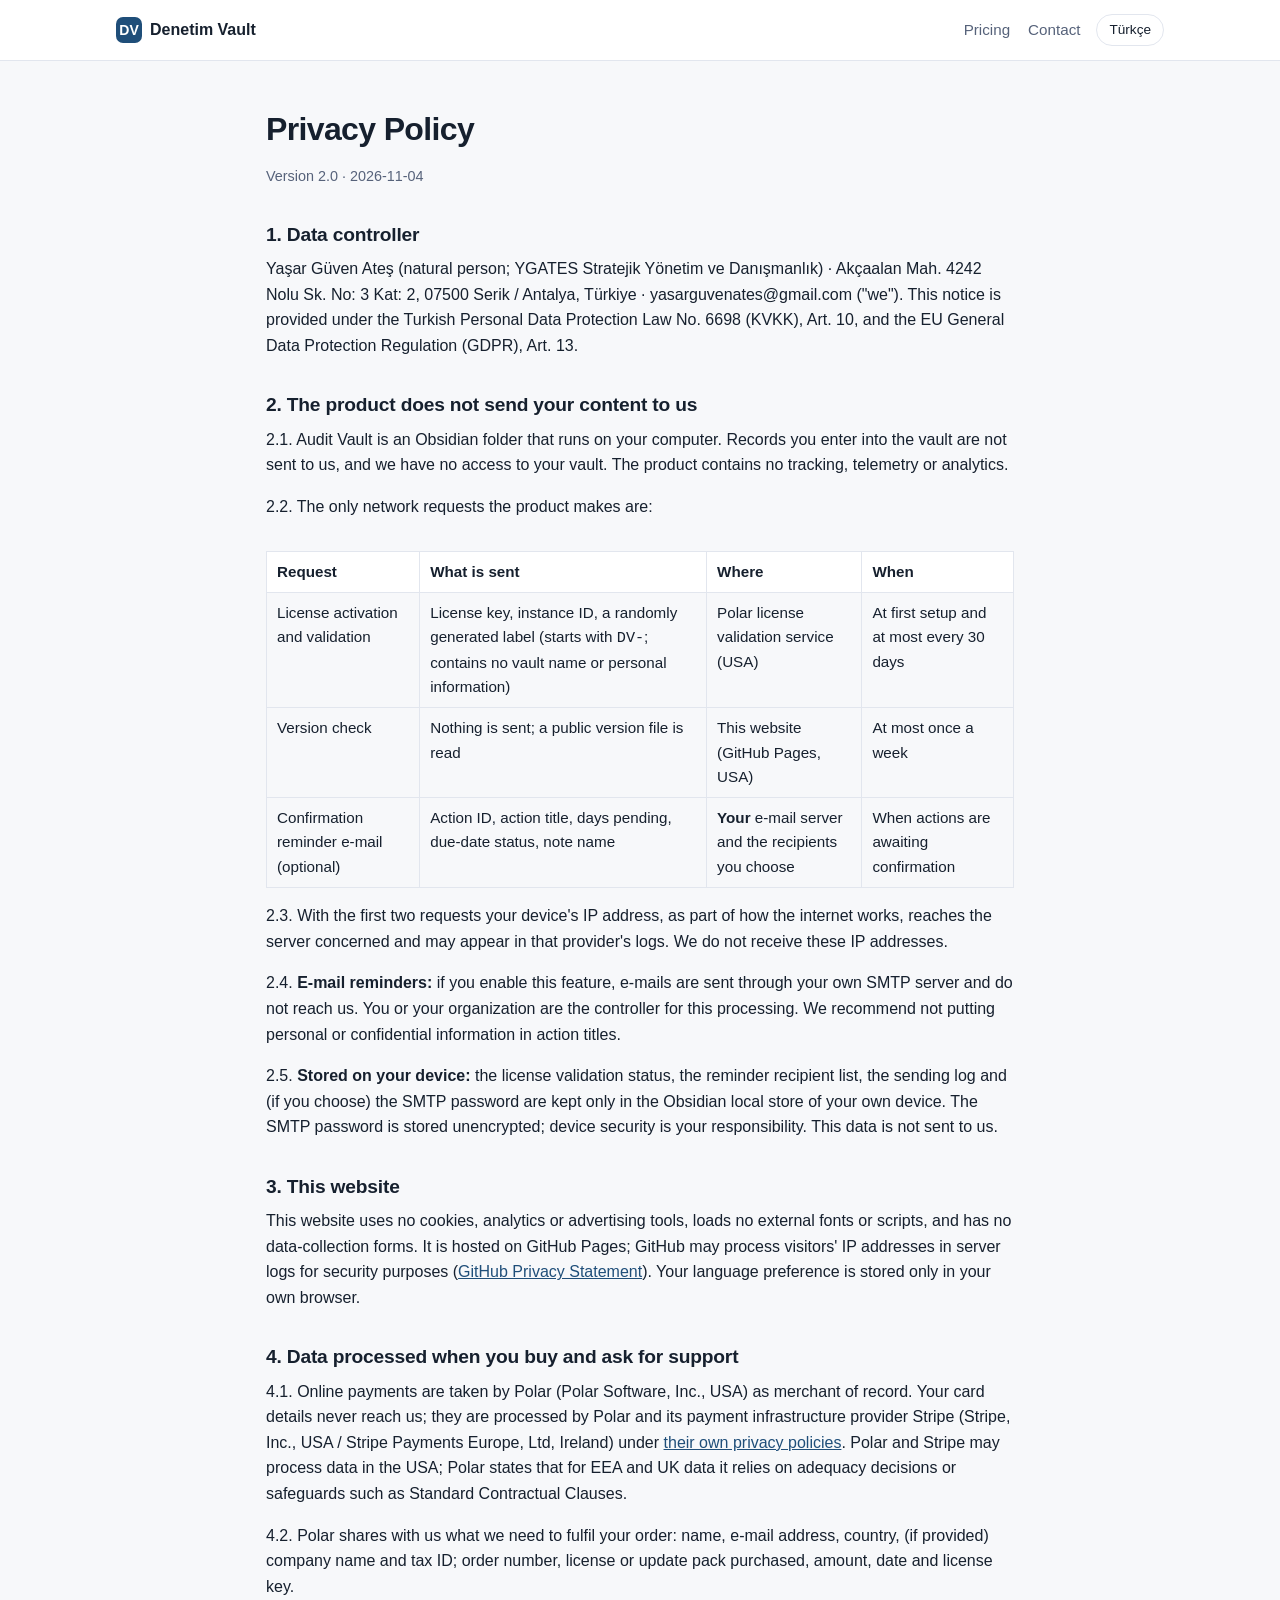
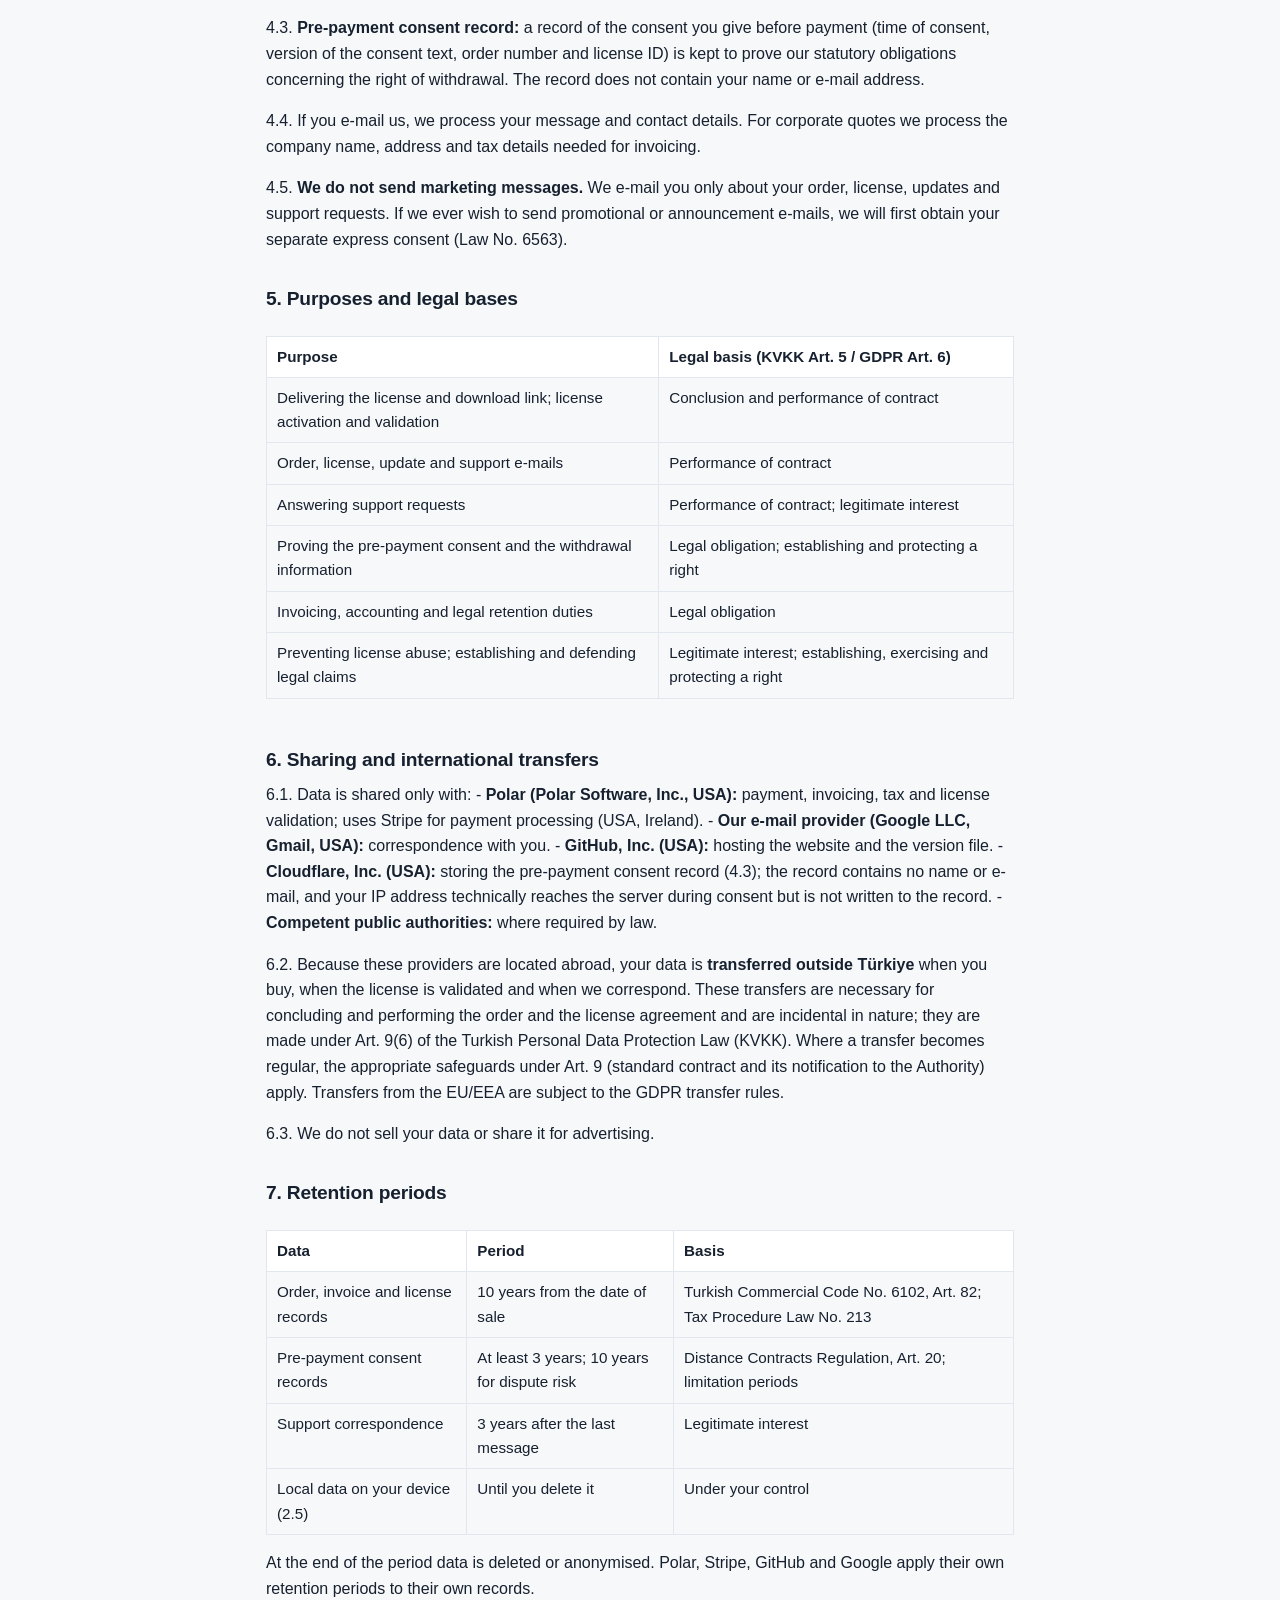
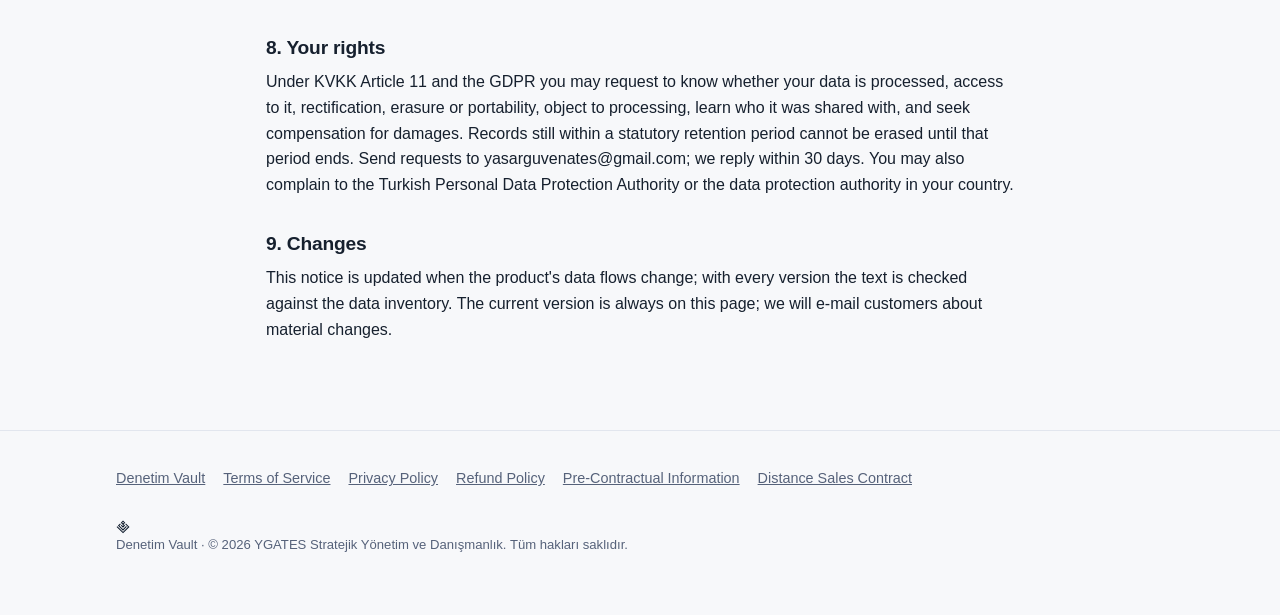
==== commit 4bef2fcd: "Satış platformu Polar: hukuk metinleri ve sayfa güvenlik ayarı Polar'a uyarlandı Satıcı-kayıtlı plat" ====
--- a/gizlilik.html
+++ b/gizlilik.html
@@ -2,7 +2,7 @@
 <html lang="tr" data-lang="tr">
 <head>
 <meta charset="utf-8">
-<meta http-equiv="Content-Security-Policy" content="default-src 'self'; img-src 'self' data:; object-src 'none'; base-uri 'self'; form-action 'self' https://*.lemonsqueezy.com">
+<meta http-equiv="Content-Security-Policy" content="default-src 'self'; img-src 'self' data:; object-src 'none'; base-uri 'self'; form-action 'self' https://polar.sh https://*.polar.sh">
 <meta name="referrer" content="strict-origin-when-cross-origin">
 <meta name="viewport" content="width=device-width, initial-scale=1">
 <title>Gizlilik ve KVKK — Denetim Vault</title>
@@ -47,7 +47,7 @@
 <tr>
 <td>Lisans etkinleştirme ve doğrulama</td>
 <td>Lisans anahtarı, örnek (instance) kimliği, rastgele üretilen bir etiket (<code>DV-</code> ile başlar; vault adı veya kişisel bilgi içermez)</td>
-<td>Lemon Squeezy lisans sunucusu (ABD)</td>
+<td>Polar lisans doğrulama hizmeti (ABD)</td>
 <td>İlk kurulumda ve en fazla 30 günde bir</td>
 </tr>
 <tr>
@@ -70,8 +70,8 @@
 <h2>3. Bu web sitesi</h2>
 <p>Bu site çerez, analitik veya reklam aracı kullanmaz, dış kaynaktan yazı tipi veya betik yüklemez ve form ile veri toplamaz. Site GitHub Pages üzerinde barındırılır; GitHub güvenlik amacıyla ziyaretçilerin IP adresini sunucu kayıtlarında işleyebilir (<a href="https://docs.github.com/en/site-policy/privacy-policies/github-general-privacy-statement">GitHub Gizlilik Bildirimi</a>). Dil tercihiniz yalnız kendi tarayıcınızda saklanır.</p>
 <h2>4. Satın alma ve destek sırasında işlenen veriler</h2>
-<p>4.1. Online ödemeler, satıcı-kayıtlı (Merchant of Record) olarak Lemon Squeezy (Link, LLC) tarafından alınır. Kart bilgileriniz bize ulaşmaz; Lemon Squeezy ve ödeme kuruluşları tarafından <a href="https://www.lemonsqueezy.com/privacy">kendi gizlilik politikalarına</a> göre işlenir.</p>
-<p>4.2. Lemon Squeezy, siparişi teslim etmemiz için bize şunları iletir: ad soyad, e-posta adresi, ülke, (varsa) şirket adı ve vergi numarası; sipariş numarası, satın alınan lisans veya güncelleme paketi, tutar, tarih ve lisans anahtarı.</p>
+<p>4.1. Online ödemeler, satıcı-kayıtlı (Merchant of Record) olarak Polar (Polar Software, Inc., ABD) tarafından alınır. Kart bilgileriniz bize ulaşmaz; Polar ve onun ödeme altyapı sağlayıcısı Stripe (Stripe, Inc., ABD / Stripe Payments Europe, Ltd, İrlanda) tarafından <a href="https://polar.sh/legal/privacy-policy">kendi gizlilik politikalarına</a> göre işlenir. Polar ve Stripe ABD'de veri işleyebilir; Polar, AEA ve Birleşik Krallık verisi için yeterlilik kararı veya Standart Sözleşme Maddeleri gibi güvenceleri uyguladığını bildirir.</p>
+<p>4.2. Polar, siparişi teslim etmemiz için bize şunları iletir: ad soyad, e-posta adresi, ülke, (varsa) şirket adı ve vergi numarası; sipariş numarası, satın alınan lisans veya güncelleme paketi, tutar, tarih ve lisans anahtarı.</p>
 <p>4.3. <strong>Ödeme öncesi onay kaydı:</strong> Ödemeden önce verdiğiniz onayların kaydı (onay zamanı, onay metninin sürümü, sipariş numarası ve lisans kimliği) cayma hakkına ilişkin yasal yükümlülüğümüzü ispat etmek için tutulur. Kayıtta adınız ve e-posta adresiniz yer almaz.</p>
 <p>4.4. Bize e-posta ile yazarsanız yazışmanın içeriği ve iletişim bilgileriniz işlenir. Kurumsal teklif sürecinde fatura için gereken unvan, adres ve vergi bilgileri işlenir.</p>
 <p>4.5. <strong>Pazarlama iletisi göndermeyiz.</strong> Size yalnız siparişiniz, lisansınız, güncellemeler ve destek talebiniz hakkında e-posta göndeririz. İleride tanıtım veya duyuru e-postası göndermek istersek, önceden ayrı açık onayınızı alırız (6563 sayılı Kanun).</p>
@@ -112,7 +112,7 @@
 </table></div>
 <h2>6. Aktarım ve yurt dışına aktarım</h2>
 <p>6.1. Veriler yalnız şu taraflarla paylaşılır:
-- <strong>Lemon Squeezy (Link, LLC, ABD):</strong> ödeme, fatura, vergi ve lisans doğrulaması.
+- <strong>Polar (Polar Software, Inc., ABD):</strong> ödeme, fatura, vergi ve lisans doğrulaması; ödeme işleme için Stripe kullanır (ABD, İrlanda).
 - <strong>E-posta hizmet sağlayıcımız (Google LLC, Gmail, ABD):</strong> sizinle yazışma.
 - <strong>GitHub, Inc. (ABD):</strong> web sitesinin barındırılması ve sürüm dosyası.
 - <strong>Cloudflare, Inc. (ABD):</strong> ödeme öncesi onay kaydının saklanması (4.3); kayıtta ad ve e-posta yer almaz, onay sırasında IP adresi teknik olarak sunucuya ulaşır ve kayda yazılmaz.
@@ -151,7 +151,7 @@
 </tr>
 </tbody>
 </table></div>
-<p>Süre sonunda veriler silinir veya anonim hale getirilir. Lemon Squeezy, GitHub ve Google'ın kendi kayıtları için kendi saklama süreleri geçerlidir.</p>
+<p>Süre sonunda veriler silinir veya anonim hale getirilir. Polar, Stripe, GitHub ve Google'ın kendi kayıtları için kendi saklama süreleri geçerlidir.</p>
 <h2>8. Haklarınız</h2>
 <p>KVKK m.11 ve GDPR kapsamında; verilerinizin işlenip işlenmediğini öğrenme, bilgi talep etme, düzeltme, silme, işlemeye itiraz etme, aktarıldığı tarafları öğrenme, veri taşınabilirliği ve zararın giderilmesini talep etme haklarına sahipsiniz. Yasal saklama süresi devam eden kayıtlar, süre bitene kadar silinemez. Taleplerinizi yasarguvenates@gmail.com adresine iletebilirsiniz; en geç 30 gün içinde yanıtlanır. Kişisel Verileri Koruma Kurulu'na veya bulunduğunuz ülkenin veri koruma otoritesine şikâyet hakkınız saklıdır.</p>
 <h2>9. Değişiklikler</h2>
@@ -180,7 +180,7 @@
 <tr>
 <td>License activation and validation</td>
 <td>License key, instance ID, a randomly generated label (starts with <code>DV-</code>; contains no vault name or personal information)</td>
-<td>Lemon Squeezy license server (USA)</td>
+<td>Polar license validation service (USA)</td>
 <td>At first setup and at most every 30 days</td>
 </tr>
 <tr>
@@ -203,8 +203,8 @@
 <h2>3. This website</h2>
 <p>This website uses no cookies, analytics or advertising tools, loads no external fonts or scripts, and has no data-collection forms. It is hosted on GitHub Pages; GitHub may process visitors' IP addresses in server logs for security purposes (<a href="https://docs.github.com/en/site-policy/privacy-policies/github-general-privacy-statement">GitHub Privacy Statement</a>). Your language preference is stored only in your own browser.</p>
 <h2>4. Data processed when you buy and ask for support</h2>
-<p>4.1. Online payments are taken by Lemon Squeezy (Link, LLC) as merchant of record. Your card details never reach us; they are processed by Lemon Squeezy and its payment providers under <a href="https://www.lemonsqueezy.com/privacy">their own privacy policies</a>.</p>
-<p>4.2. Lemon Squeezy shares with us what we need to fulfil your order: name, e-mail address, country, (if provided) company name and tax ID; order number, license or update pack purchased, amount, date and license key.</p>
+<p>4.1. Online payments are taken by Polar (Polar Software, Inc., USA) as merchant of record. Your card details never reach us; they are processed by Polar and its payment infrastructure provider Stripe (Stripe, Inc., USA / Stripe Payments Europe, Ltd, Ireland) under <a href="https://polar.sh/legal/privacy-policy">their own privacy policies</a>. Polar and Stripe may process data in the USA; Polar states that for EEA and UK data it relies on adequacy decisions or safeguards such as Standard Contractual Clauses.</p>
+<p>4.2. Polar shares with us what we need to fulfil your order: name, e-mail address, country, (if provided) company name and tax ID; order number, license or update pack purchased, amount, date and license key.</p>
 <p>4.3. <strong>Pre-payment consent record:</strong> a record of the consent you give before payment (time of consent, version of the consent text, order number and license ID) is kept to prove our statutory obligations concerning the right of withdrawal. The record does not contain your name or e-mail address.</p>
 <p>4.4. If you e-mail us, we process your message and contact details. For corporate quotes we process the company name, address and tax details needed for invoicing.</p>
 <p>4.5. <strong>We do not send marketing messages.</strong> We e-mail you only about your order, license, updates and support requests. If we ever wish to send promotional or announcement e-mails, we will first obtain your separate express consent (Law No. 6563).</p>
@@ -245,7 +245,7 @@
 </table></div>
 <h2>6. Sharing and international transfers</h2>
 <p>6.1. Data is shared only with:
-- <strong>Lemon Squeezy (Link, LLC, USA):</strong> payment, invoicing, tax and license validation.
+- <strong>Polar (Polar Software, Inc., USA):</strong> payment, invoicing, tax and license validation; uses Stripe for payment processing (USA, Ireland).
 - <strong>Our e-mail provider (Google LLC, Gmail, USA):</strong> correspondence with you.
 - <strong>GitHub, Inc. (USA):</strong> hosting the website and the version file.
 - <strong>Cloudflare, Inc. (USA):</strong> storing the pre-payment consent record (4.3); the record contains no name or e-mail, and your IP address technically reaches the server during consent but is not written to the record.
@@ -284,7 +284,7 @@
 </tr>
 </tbody>
 </table></div>
-<p>At the end of the period data is deleted or anonymised. Lemon Squeezy, GitHub and Google apply their own retention periods to their own records.</p>
+<p>At the end of the period data is deleted or anonymised. Polar, Stripe, GitHub and Google apply their own retention periods to their own records.</p>
 <h2>8. Your rights</h2>
 <p>Under KVKK Article 11 and the GDPR you may request to know whether your data is processed, access to it, rectification, erasure or portability, object to processing, learn who it was shared with, and seek compensation for damages. Records still within a statutory retention period cannot be erased until that period ends. Send requests to yasarguvenates@gmail.com; we reply within 30 days. You may also complain to the Turkish Personal Data Protection Authority or the data protection authority in your country.</p>
 <h2>9. Changes</h2>
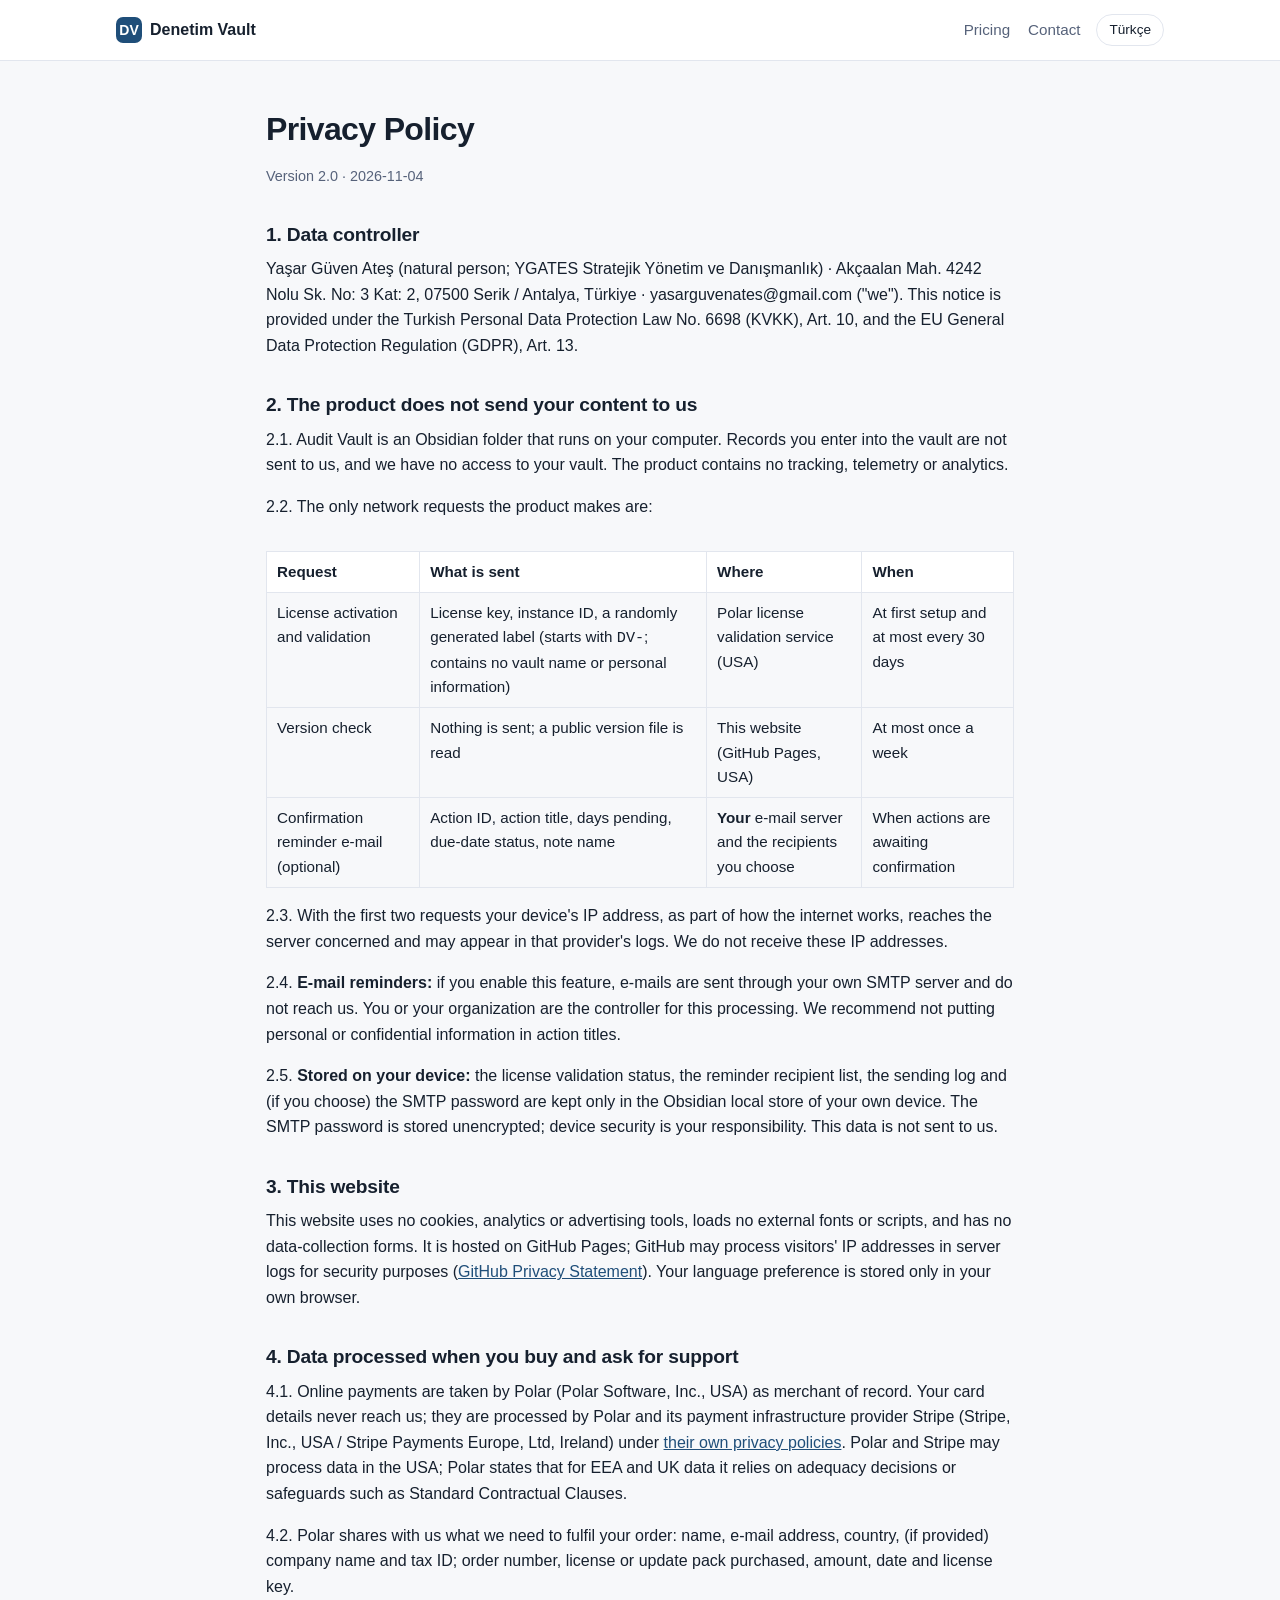
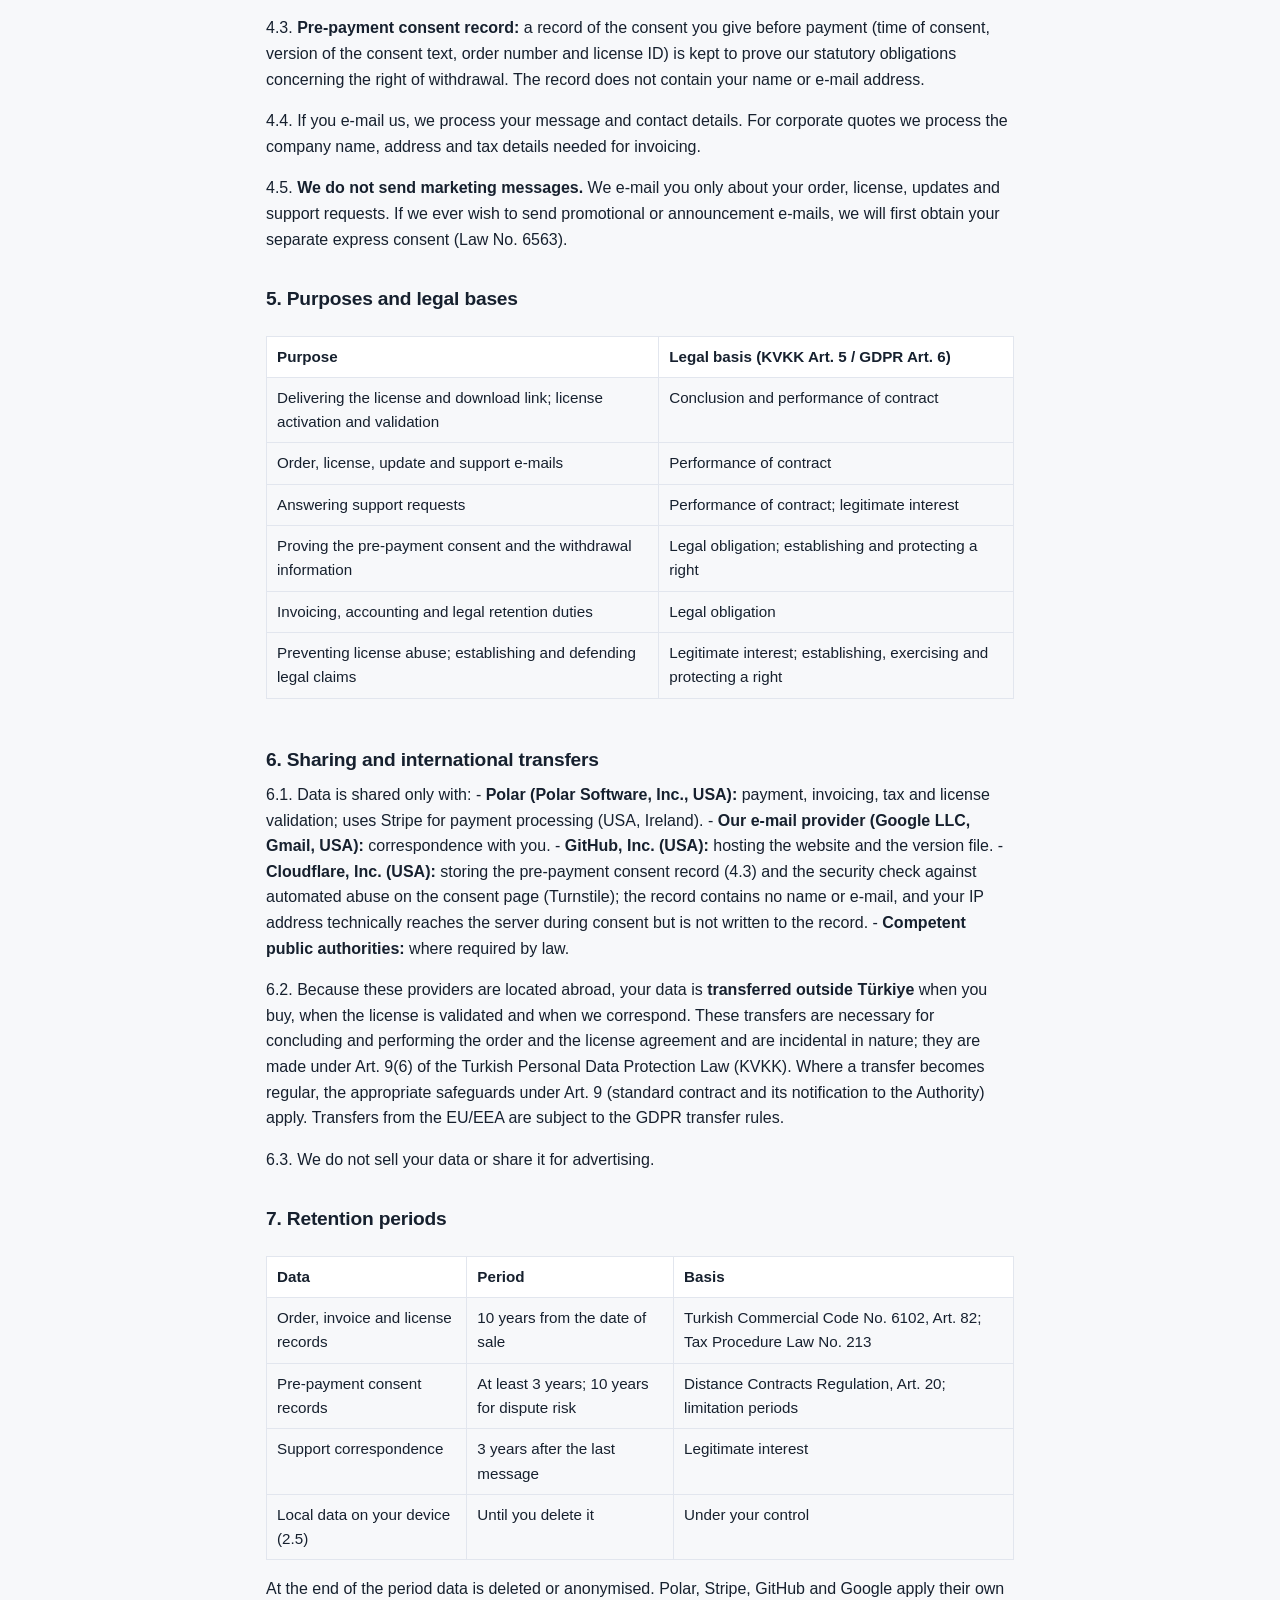
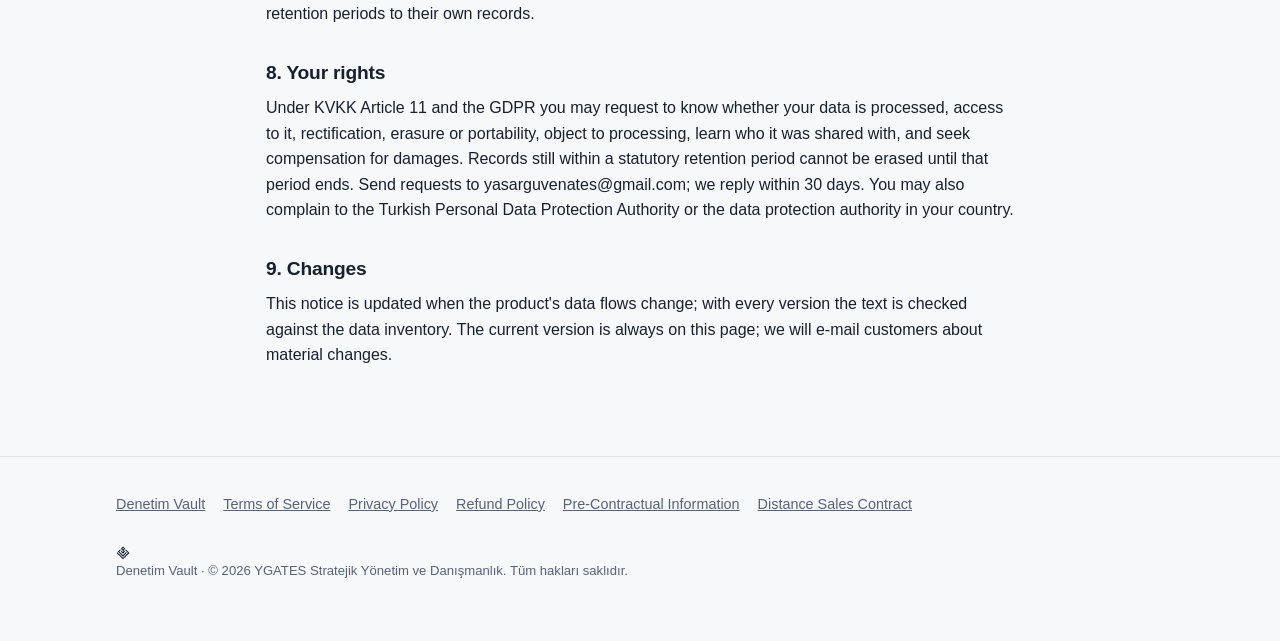
==== commit c51e0faf: "Satış açılışı: onay sayfası canlı Polar onay sunucusuna ve Turnstile'a bağlandı - onay.js: ONAY_SUNU" ====
--- a/gizlilik.html
+++ b/gizlilik.html
@@ -115,7 +115,7 @@
 - <strong>Polar (Polar Software, Inc., ABD):</strong> ödeme, fatura, vergi ve lisans doğrulaması; ödeme işleme için Stripe kullanır (ABD, İrlanda).
 - <strong>E-posta hizmet sağlayıcımız (Google LLC, Gmail, ABD):</strong> sizinle yazışma.
 - <strong>GitHub, Inc. (ABD):</strong> web sitesinin barındırılması ve sürüm dosyası.
-- <strong>Cloudflare, Inc. (ABD):</strong> ödeme öncesi onay kaydının saklanması (4.3); kayıtta ad ve e-posta yer almaz, onay sırasında IP adresi teknik olarak sunucuya ulaşır ve kayda yazılmaz.
+- <strong>Cloudflare, Inc. (ABD):</strong> ödeme öncesi onay kaydının saklanması (4.3) ve onay sayfasında otomatik kötüye kullanıma karşı güvenlik doğrulaması (Turnstile); kayıtta ad ve e-posta yer almaz, onay sırasında IP adresi teknik olarak sunucuya ulaşır ve kayda yazılmaz.
 - <strong>Yetkili kamu kurum ve kuruluşları:</strong> yasal zorunluluk halinde.</p>
 <p>6.2. Bu sağlayıcılar yurt dışında bulunduğundan satın alma, lisans doğrulaması ve yazışma sırasında verileriniz <strong>Türkiye dışına aktarılır</strong>. Bu aktarımlar, siparişin ve lisans sözleşmesinin kurulması ve ifası için zorunlu olup arızi niteliktedir; KVKK m.9/6 uyarınca yapılır. Sürekli nitelik kazanan aktarımlarda m.9 kapsamındaki uygun güvenceler (standart sözleşme ve Kurul'a bildirimi) uygulanır. AB/AEA'dan yapılan aktarımlar için GDPR'ın aktarım kuralları uygulanır.</p>
 <p>6.3. Verilerinizi satmayız, reklam amacıyla paylaşmayız.</p>
@@ -248,7 +248,7 @@
 - <strong>Polar (Polar Software, Inc., USA):</strong> payment, invoicing, tax and license validation; uses Stripe for payment processing (USA, Ireland).
 - <strong>Our e-mail provider (Google LLC, Gmail, USA):</strong> correspondence with you.
 - <strong>GitHub, Inc. (USA):</strong> hosting the website and the version file.
-- <strong>Cloudflare, Inc. (USA):</strong> storing the pre-payment consent record (4.3); the record contains no name or e-mail, and your IP address technically reaches the server during consent but is not written to the record.
+- <strong>Cloudflare, Inc. (USA):</strong> storing the pre-payment consent record (4.3) and the security check against automated abuse on the consent page (Turnstile); the record contains no name or e-mail, and your IP address technically reaches the server during consent but is not written to the record.
 - <strong>Competent public authorities:</strong> where required by law.</p>
 <p>6.2. Because these providers are located abroad, your data is <strong>transferred outside Türkiye</strong> when you buy, when the license is validated and when we correspond. These transfers are necessary for concluding and performing the order and the license agreement and are incidental in nature; they are made under Art. 9(6) of the Turkish Personal Data Protection Law (KVKK). Where a transfer becomes regular, the appropriate safeguards under Art. 9 (standard contract and its notification to the Authority) apply. Transfers from the EU/EEA are subject to the GDPR transfer rules.</p>
 <p>6.3. We do not sell your data or share it for advertising.</p>
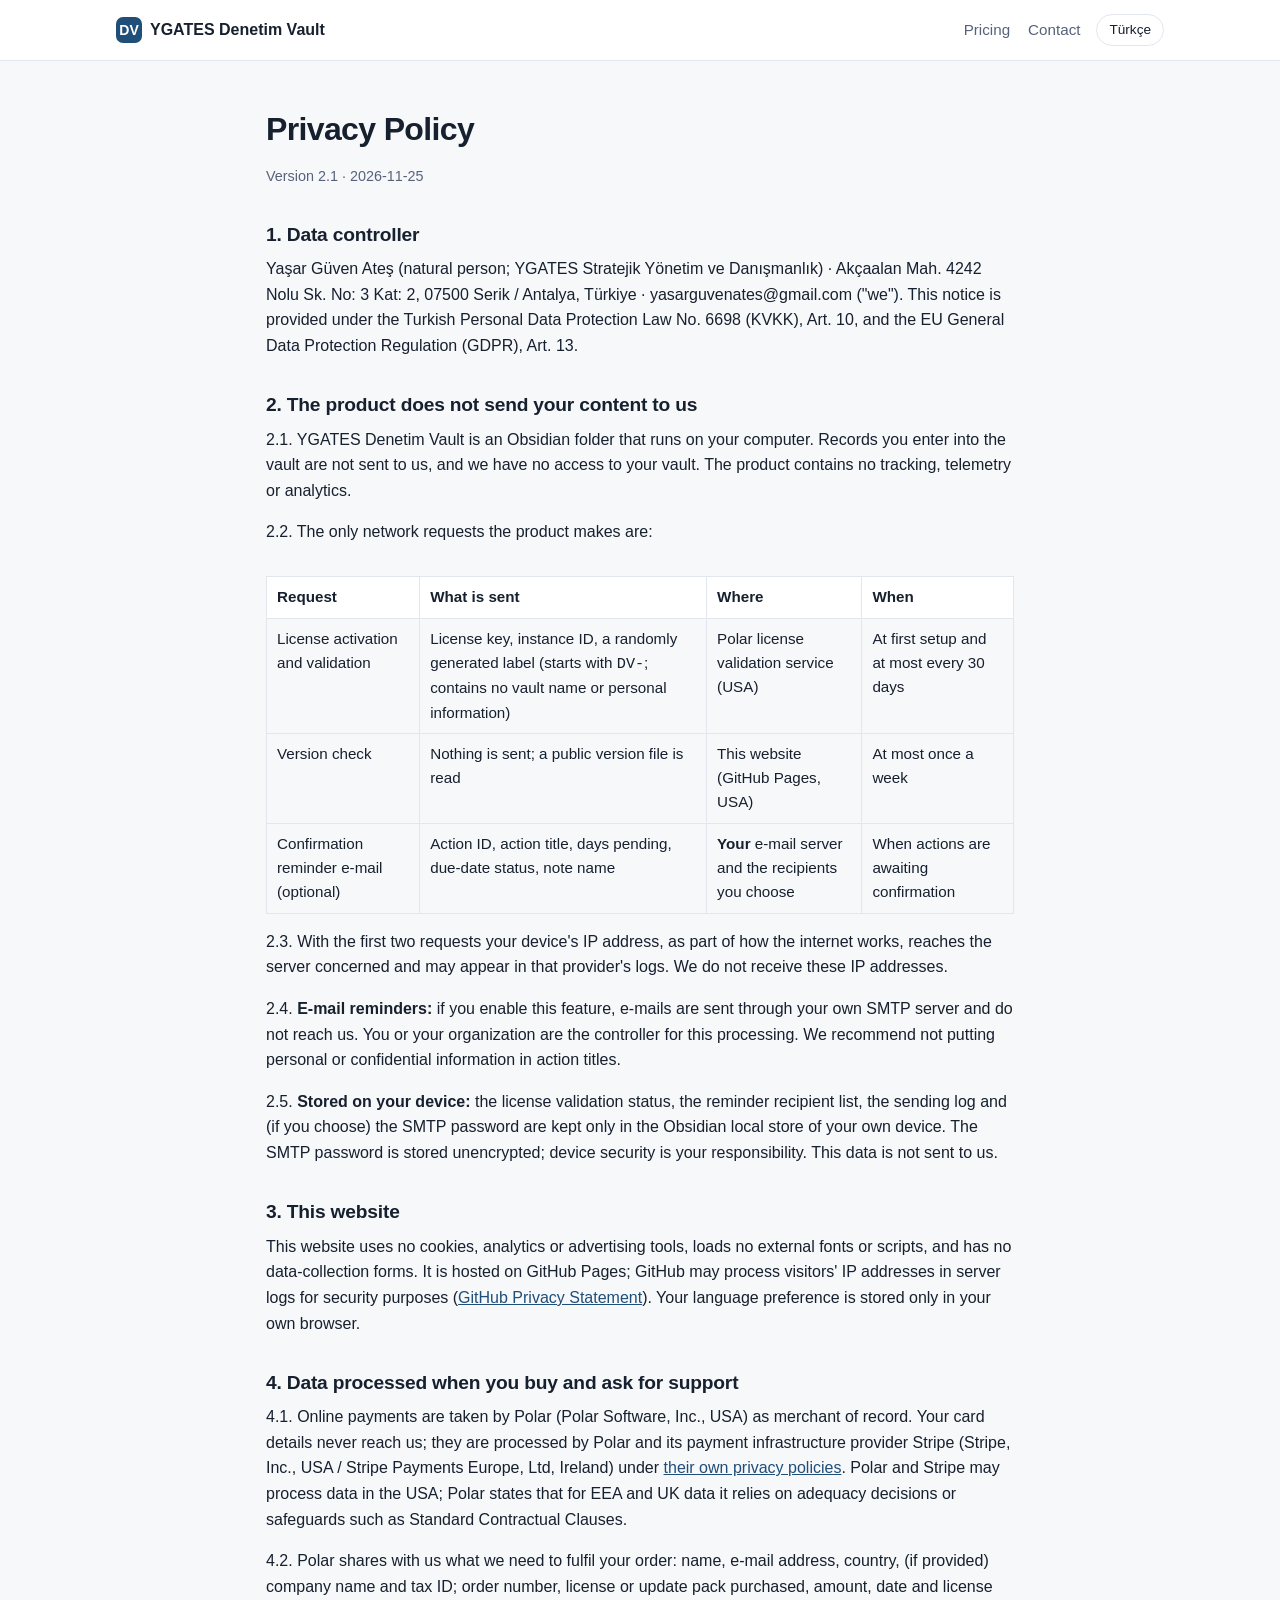
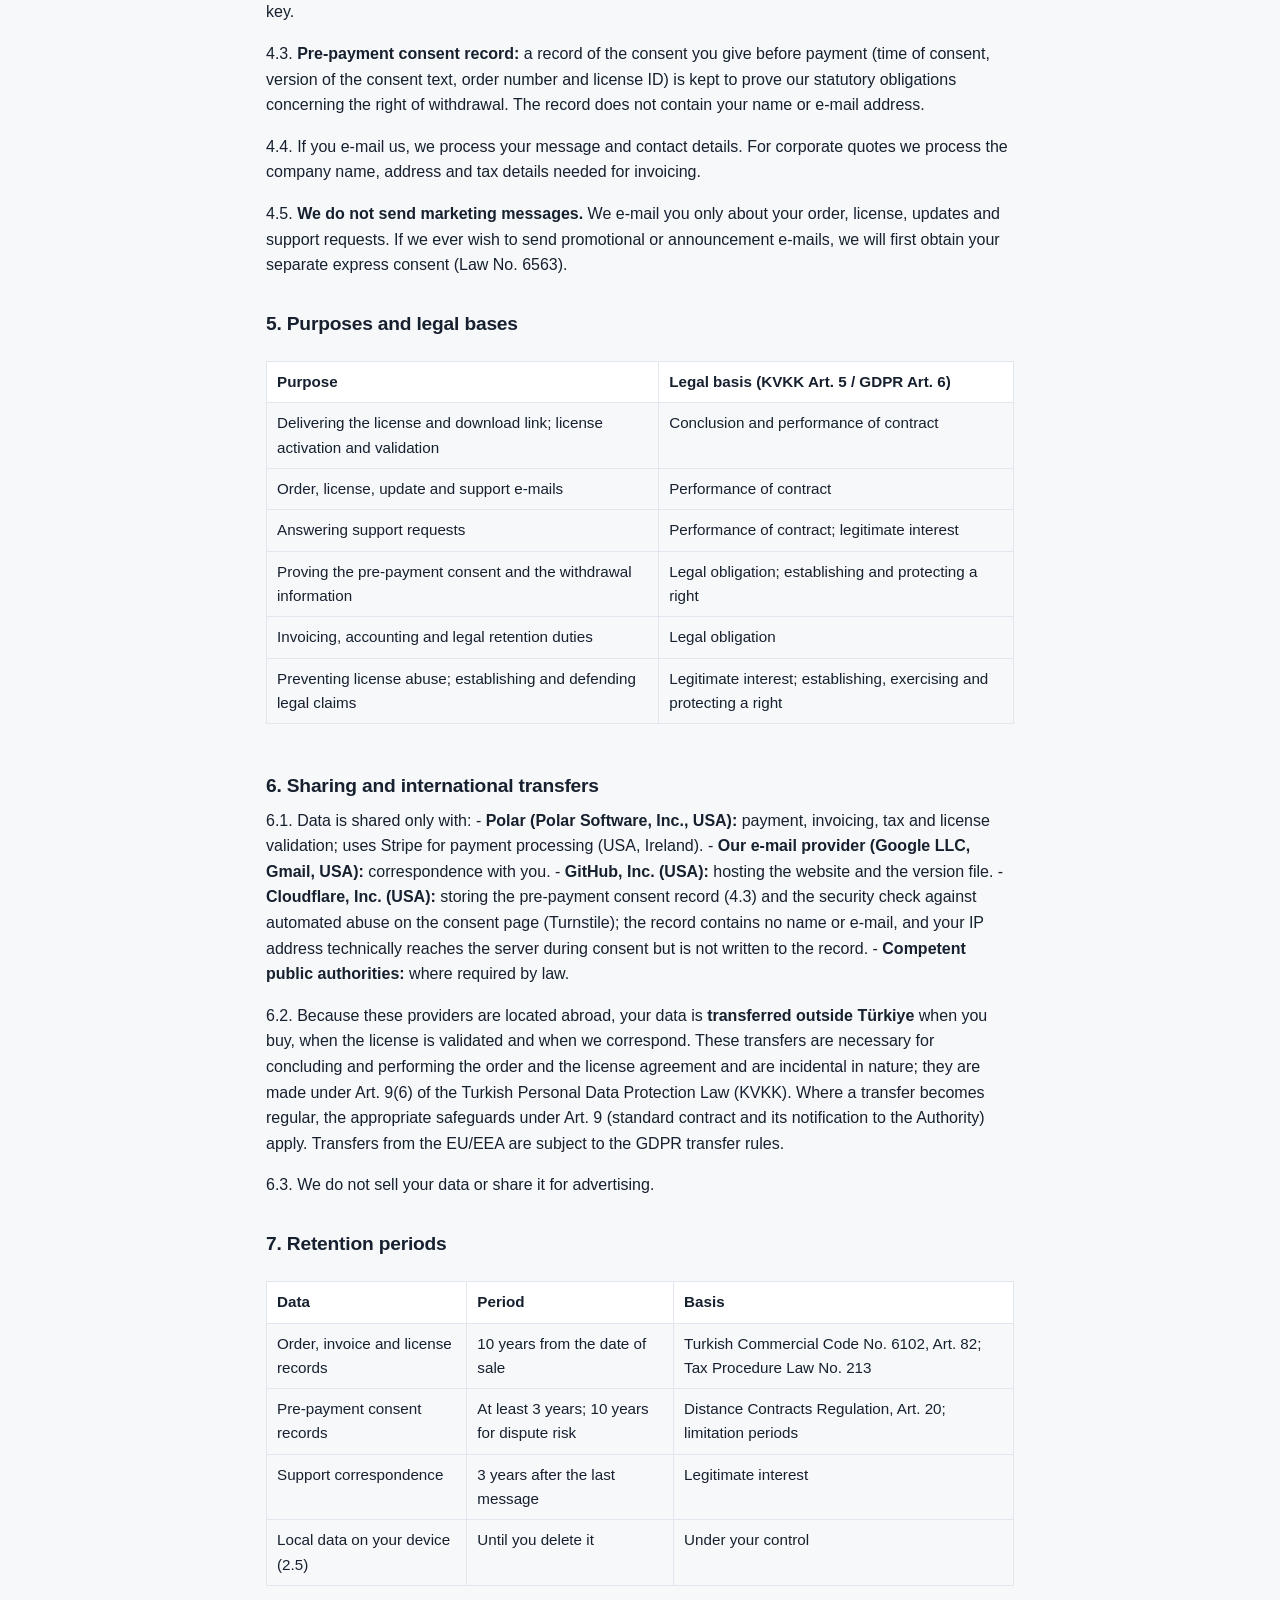
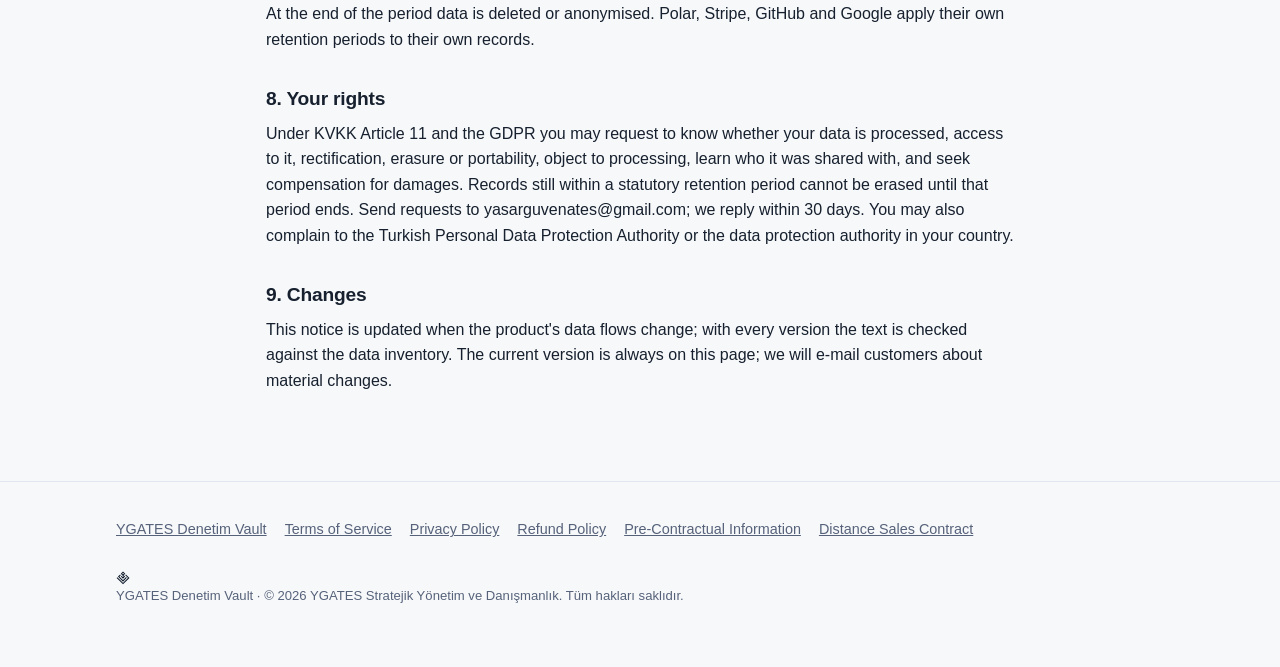
==== commit 3e1fe03f: "Ürün adı her yerde 'YGATES Denetim Vault' (Audit Vault kaldırıldı); KK 3.3, ÖBF 1.1, MSS 1.1, Gizlil" ====
--- a/gizlilik.html
+++ b/gizlilik.html
@@ -5,16 +5,16 @@
 <meta http-equiv="Content-Security-Policy" content="default-src 'self'; img-src 'self' data:; object-src 'none'; base-uri 'self'; form-action 'self' https://polar.sh https://*.polar.sh">
 <meta name="referrer" content="strict-origin-when-cross-origin">
 <meta name="viewport" content="width=device-width, initial-scale=1">
-<title>Gizlilik ve KVKK — Denetim Vault</title>
+<title>Gizlilik ve KVKK — YGATES Denetim Vault</title>
 <link rel="icon" href="favicon.svg" type="image/svg+xml">
 <link rel="apple-touch-icon" href="ikon-180.png">
 <link rel="stylesheet" href="style.css">
 <script src="site.js"></script>
 </head>
-<body data-yga-urun="Denetim Vault">
+<body data-yga-urun="YGATES Denetim Vault">
 <header class="top">
   <div class="wrap">
-    <a class="logo" href="index.html"><span class="logo-mark">DV</span> Denetim Vault</a>
+    <a class="logo" href="index.html"><span class="logo-mark">DV</span> YGATES Denetim Vault</a>
     <nav class="links">
       <a href="index.html#fiyatlar"><span class="tr">Fiyatlar</span><span class="en">Pricing</span></a>
       <a href="index.html#iletisim"><span class="tr">İletişim</span><span class="en">Contact</span></a>
@@ -27,12 +27,12 @@
 
 <div class="tr">
 <h1>Gizlilik Politikası ve KVKK Aydınlatma Metni</h1>
-<p class="meta">Sürüm 2.0 · 04.11.2026</p>
+<p class="meta">Sürüm 2.1 · 25.11.2026</p>
 
 <h2>1. Veri sorumlusu</h2>
 <p>Yaşar Güven Ateş (gerçek kişi; YGATES Stratejik Yönetim ve Danışmanlık) · Akçaalan Mah. 4242 Nolu Sk. No: 3 Kat: 2, 07500 Serik / Antalya, Türkiye · yasarguvenates@gmail.com ("biz"). Bu metin, 6698 sayılı Kişisel Verilerin Korunması Kanunu (KVKK) m.10 ve AB Genel Veri Koruma Tüzüğü (GDPR) m.13 kapsamında bilgilendirme amacıyla hazırlanmıştır.</p>
 <h2>2. Ürün içeriğinizi bize göndermez</h2>
-<p>2.1. Denetim Vault bilgisayarınızda çalışan bir Obsidian klasörüdür. Vault'a girdiğiniz kayıtlar bize gönderilmez; vault'unuza erişimimiz yoktur. Üründe izleme, telemetri veya analitik yoktur.</p>
+<p>2.1. YGATES Denetim Vault bilgisayarınızda çalışan bir Obsidian klasörüdür. Vault'a girdiğiniz kayıtlar bize gönderilmez; vault'unuza erişimimiz yoktur. Üründe izleme, telemetri veya analitik yoktur.</p>
 <p>2.2. Ürünün ağ üzerinden yaptığı istekler yalnız şunlardır:</p>
 <div class="table-scroll"><table>
 <thead>
@@ -160,12 +160,12 @@
 
 <div class="en">
 <h1>Privacy Policy</h1>
-<p class="meta">Version 2.0 · 2026-11-04</p>
+<p class="meta">Version 2.1 · 2026-11-25</p>
 
 <h2>1. Data controller</h2>
 <p>Yaşar Güven Ateş (natural person; YGATES Stratejik Yönetim ve Danışmanlık) · Akçaalan Mah. 4242 Nolu Sk. No: 3 Kat: 2, 07500 Serik / Antalya, Türkiye · yasarguvenates@gmail.com ("we"). This notice is provided under the Turkish Personal Data Protection Law No. 6698 (KVKK), Art. 10, and the EU General Data Protection Regulation (GDPR), Art. 13.</p>
 <h2>2. The product does not send your content to us</h2>
-<p>2.1. Audit Vault is an Obsidian folder that runs on your computer. Records you enter into the vault are not sent to us, and we have no access to your vault. The product contains no tracking, telemetry or analytics.</p>
+<p>2.1. YGATES Denetim Vault is an Obsidian folder that runs on your computer. Records you enter into the vault are not sent to us, and we have no access to your vault. The product contains no tracking, telemetry or analytics.</p>
 <p>2.2. The only network requests the product makes are:</p>
 <div class="table-scroll"><table>
 <thead>
@@ -296,7 +296,7 @@
 <footer>
   <div class="wrap">
     <ul class="u-satir">
-      <li><a href="index.html">Denetim Vault</a></li>
+      <li><a href="index.html">YGATES Denetim Vault</a></li>
       <li><a href="kosullar.html"><span class="tr">Kullanım Koşulları</span><span class="en">Terms of Service</span></a></li>
       <li><a href="gizlilik.html"><span class="tr">Gizlilik ve KVKK</span><span class="en">Privacy Policy</span></a></li>
       <li><a href="iade.html"><span class="tr">İade Politikası</span><span class="en">Refund Policy</span></a></li>
